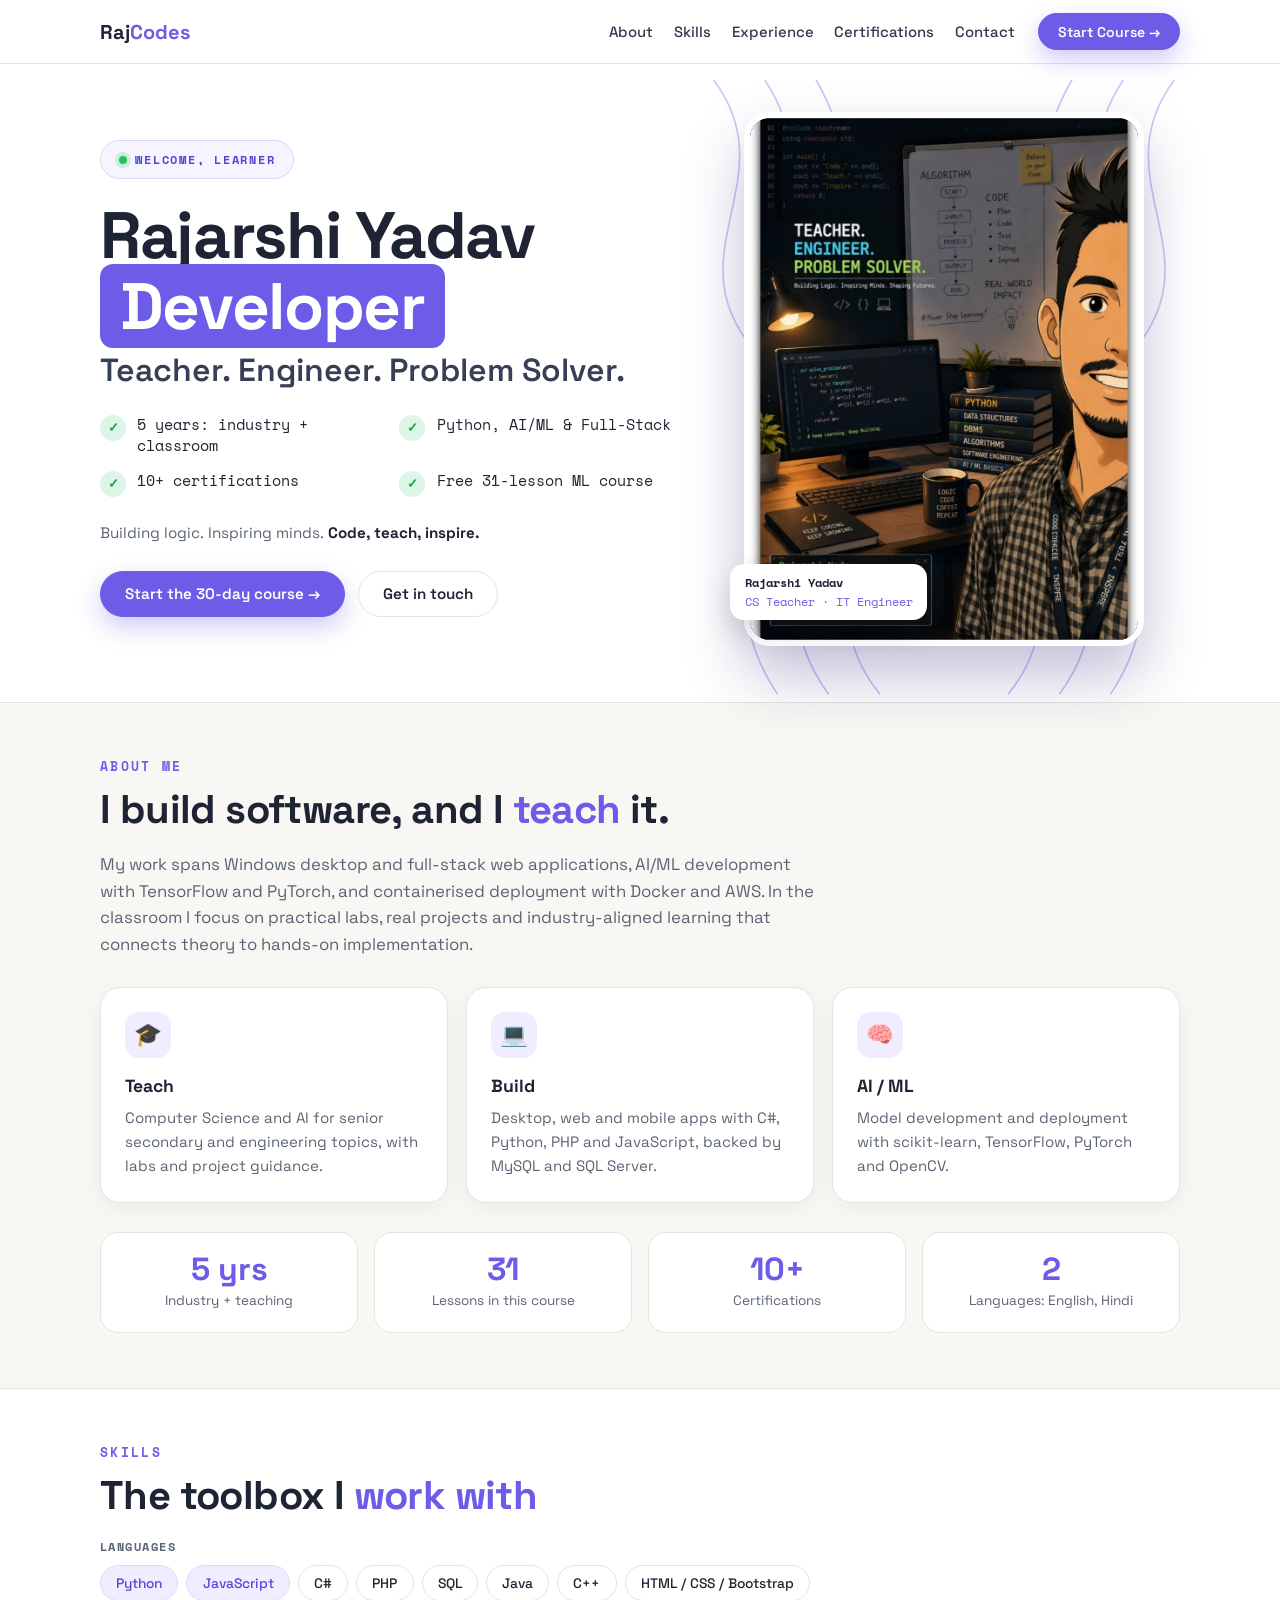
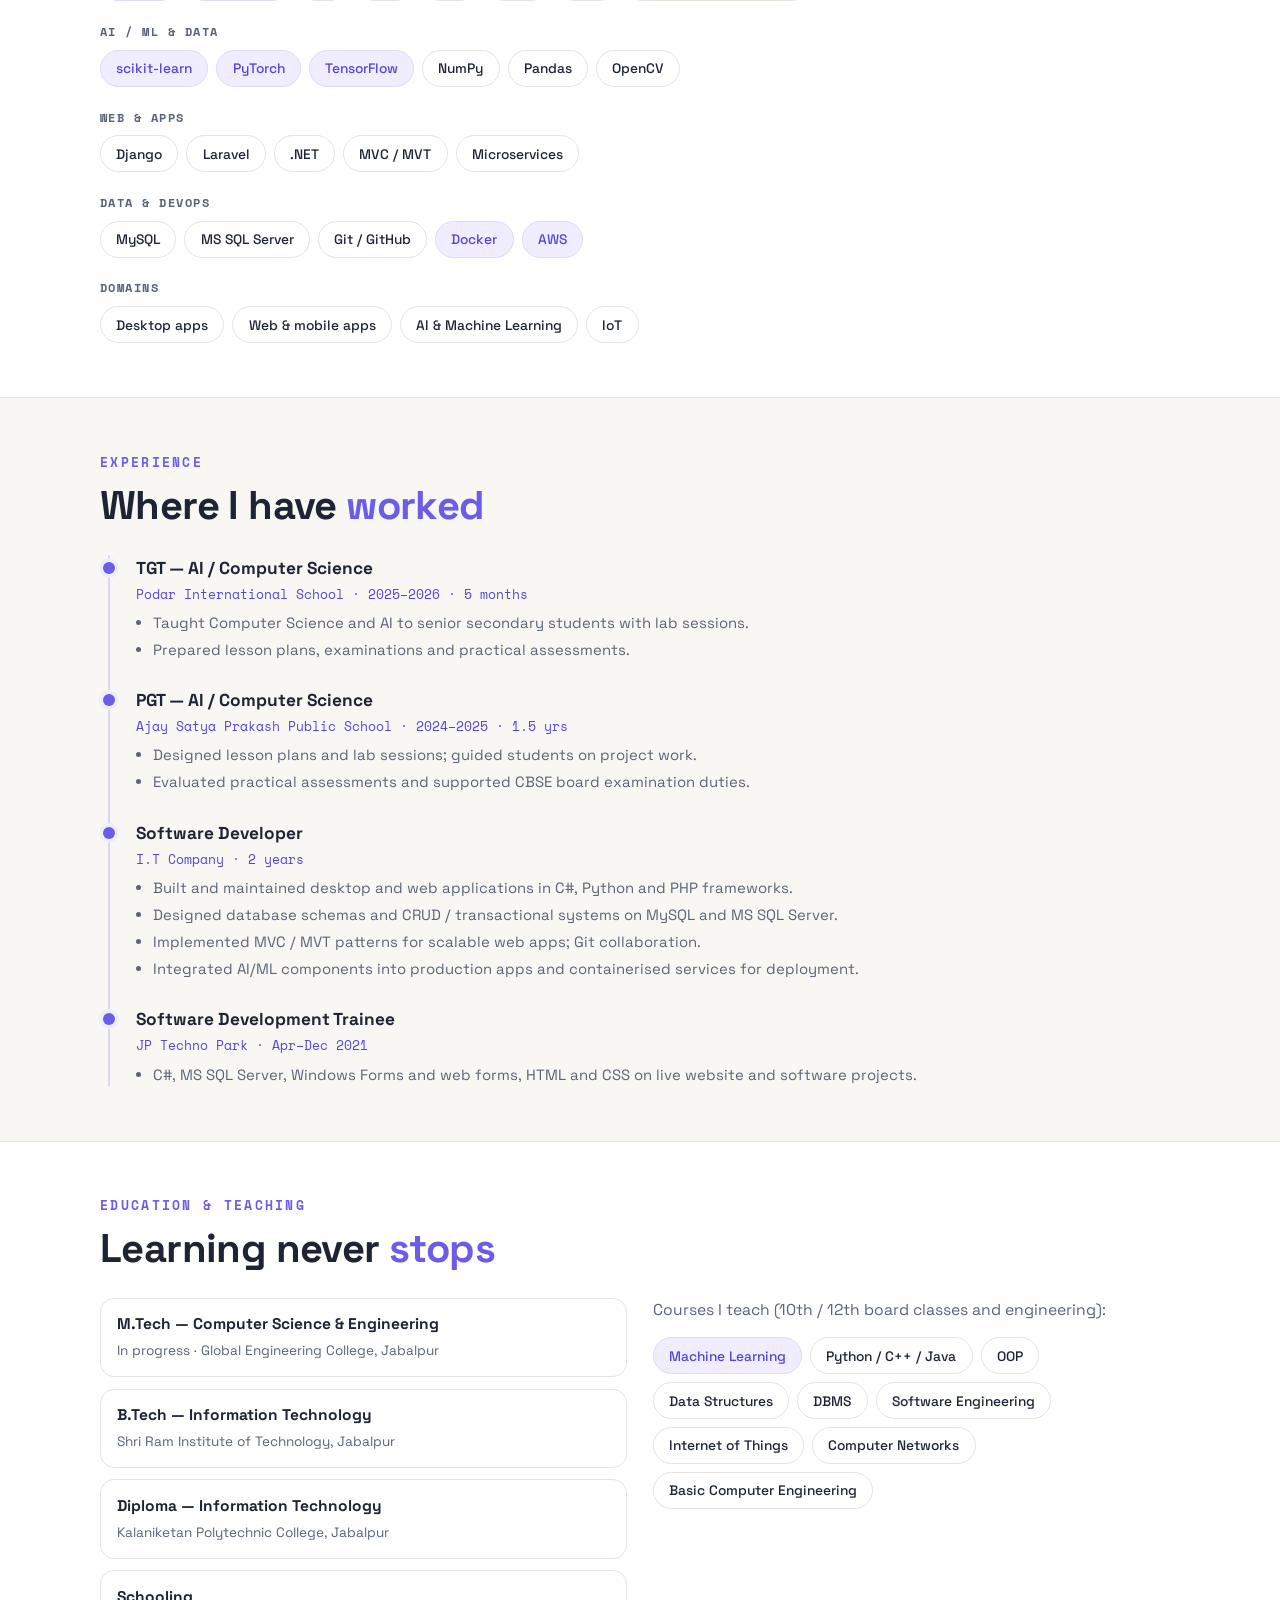
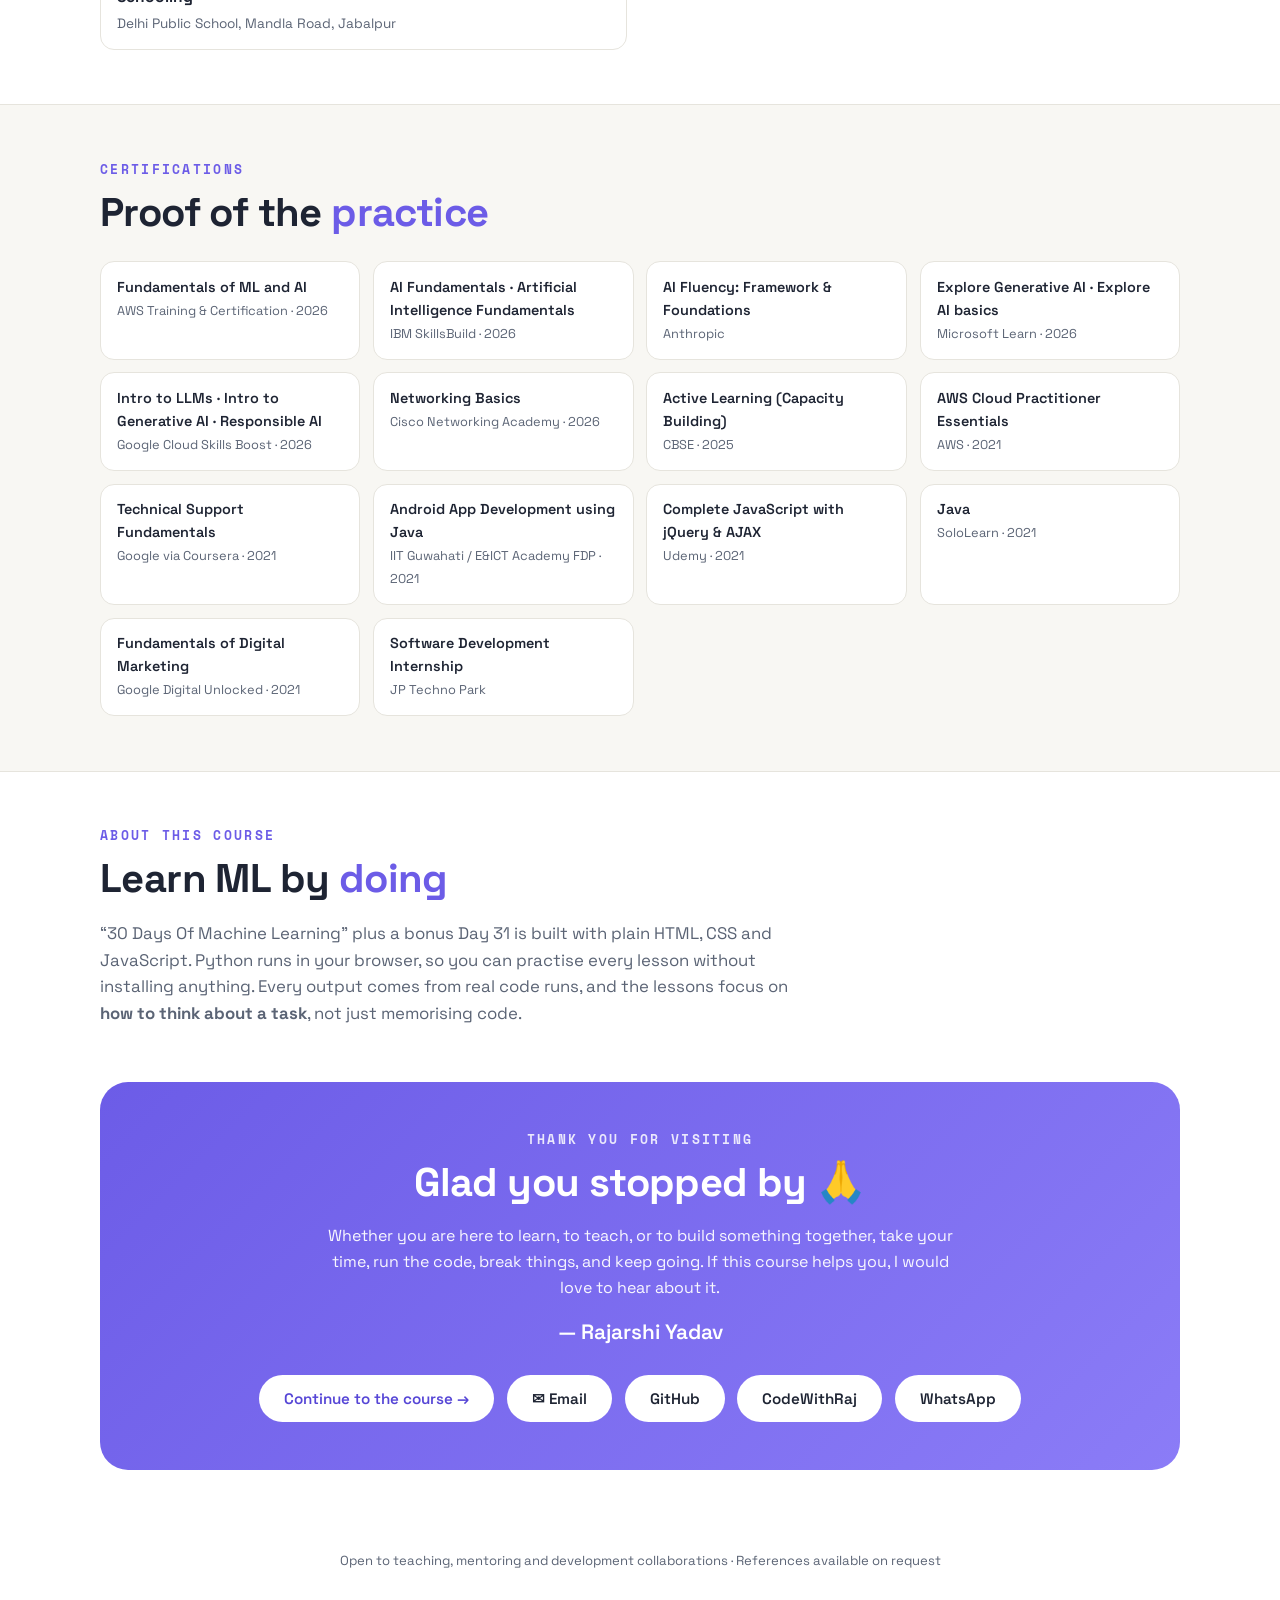
==== profile.html @ cb21d27e "updated" ====
<!DOCTYPE html>
<html lang="en">
<head>
<meta charset="UTF-8" />
<meta name="viewport" content="width=device-width, initial-scale=1.0" />
<base target="_top" />
<title>Rajarshi Yadav — Developer Portfolio</title>
<link rel="preconnect" href="https://fonts.googleapis.com" />
<link rel="preconnect" href="https://fonts.gstatic.com" crossorigin />
<link href="https://fonts.googleapis.com/css2?family=Space+Grotesk:wght@400;500;600;700&family=Space+Mono:wght@400;700&display=swap" rel="stylesheet" />
<style>
:root{--ink:#1e2433;--mut:#5b6475;--pur:#6c5ce7;--pur2:#5646d6;--soft:#efedff;--cream:#f8f7f3;--line:#e6e4dd;--ok:#16a34a;--okbg:#dcf5e6}
*{box-sizing:border-box;margin:0;padding:0}
html{scroll-behavior:smooth}
body{font-family:'Space Grotesk',system-ui,-apple-system,'Segoe UI',sans-serif;color:var(--ink);background:#fff;line-height:1.6;overflow-x:hidden}
.mono{font-family:'Space Mono',ui-monospace,Consolas,monospace}
a{color:inherit}
/* nav */
.nav{position:sticky;top:0;z-index:20;background:rgba(255,255,255,.92);backdrop-filter:blur(10px);-webkit-backdrop-filter:blur(10px);border-bottom:1px solid var(--line)}
.nav-in{max-width:1120px;margin:0 auto;padding:.8rem 1.25rem;display:flex;align-items:center;gap:1.4rem}
.logo{font-weight:700;font-size:1.25rem;text-decoration:none;white-space:nowrap}
.logo b{color:var(--pur)}
.links{display:flex;gap:1.3rem;margin-left:auto;font-size:.93rem;font-weight:500}
.links a{text-decoration:none;color:#323a4d}
.links a:hover{color:var(--pur)}
.embedded .nav-in{padding-right:4.3rem}
.btn{display:inline-flex;align-items:center;justify-content:center;gap:.55rem;padding:.8rem 1.5rem;border-radius:999px;font:600 .95rem 'Space Grotesk',sans-serif;text-decoration:none;cursor:pointer;border:1px solid var(--line);background:#fff;color:var(--ink);transition:transform .2s,box-shadow .2s,border-color .2s}
.btn:hover{transform:translateY(-2px);border-color:var(--pur)}
.btn.pri{background:var(--pur);border-color:var(--pur);color:#fff;box-shadow:0 10px 24px rgba(108,92,231,.32)}
.btn.pri:hover{background:var(--pur2)}
.btn.sm{padding:.55rem 1.2rem;font-size:.88rem}
/* hero */
.hero{max-width:1120px;margin:0 auto;padding:3rem 1.25rem 3.5rem;display:grid;grid-template-columns:1.1fr .9fr;gap:2rem;align-items:center}
.pill{display:inline-flex;align-items:center;gap:.55rem;padding:.55rem 1.1rem;border-radius:999px;border:1px solid #d9d6f7;background:#f6f5ff;font:700 .78rem 'Space Mono',monospace;letter-spacing:.14em;text-transform:uppercase;color:var(--pur2)}
.dot{width:8px;height:8px;border-radius:50%;background:#22c55e;box-shadow:0 0 0 4px rgba(34,197,94,.2)}
h1{font-size:clamp(2.4rem,6vw,4.1rem);line-height:1.08;font-weight:700;margin:1.3rem 0 .5rem;letter-spacing:-.02em}
h1 em{font-style:normal;background:var(--pur);color:#fff;padding:0 .3em;border-radius:.2em;white-space:nowrap}
.sub{font-size:clamp(1.3rem,3vw,2rem);font-weight:600;color:#364055;line-height:1.25;margin-bottom:1.6rem}
.checks{display:grid;grid-template-columns:1fr 1fr;gap:.9rem 1.4rem;margin-bottom:1.5rem}
.checks div{display:flex;gap:.7rem;align-items:flex-start;font:400 .92rem/1.4 'Space Mono',monospace}
.tick{flex:none;width:26px;height:26px;border-radius:50%;background:var(--okbg);color:var(--ok);display:grid;place-items:center;font-size:.8rem;font-weight:700}
.trust{color:var(--mut);font-size:.95rem;margin-bottom:1.6rem}
.trust b{color:var(--ink)}
.cta{display:flex;flex-wrap:wrap;gap:.8rem}
.photo{position:relative;justify-self:center;width:100%;max-width:400px}
.waves{position:absolute;inset:-6% -14% -6% -14%;z-index:0;pointer-events:none}
.frame{position:relative;z-index:1;border-radius:26px;overflow:hidden;box-shadow:0 30px 60px rgba(40,30,110,.28);border:6px solid #fff;background:#0f1520;aspect-ratio:3/4}
.frame img{width:100%;height:100%;object-fit:cover;display:block}
.tag{position:absolute;z-index:2;left:-14px;bottom:26px;background:#fff;border-radius:14px;padding:.55rem .9rem;box-shadow:0 12px 28px rgba(30,36,51,.18);font:700 .78rem 'Space Mono',monospace}
.tag span{display:block;color:var(--pur);font-weight:400}
/* sections */
.band{background:var(--cream);border-top:1px solid var(--line);border-bottom:1px solid var(--line)}
.sec{max-width:1120px;margin:0 auto;padding:3.4rem 1.25rem}
.eyebrow{font:700 .8rem 'Space Mono',monospace;letter-spacing:.18em;text-transform:uppercase;color:var(--pur);margin-bottom:.7rem}
h2{font-size:clamp(1.7rem,4vw,2.5rem);line-height:1.15;letter-spacing:-.015em;margin-bottom:1.1rem}
h2 em{font-style:normal;color:var(--pur)}
.lead{color:var(--mut);max-width:720px;font-size:1.05rem}
.cards{display:grid;grid-template-columns:repeat(auto-fit,minmax(250px,1fr));gap:1.1rem;margin-top:1.8rem}
.card{background:#fff;border:1px solid var(--line);border-radius:20px;padding:1.5rem;box-shadow:0 6px 20px rgba(30,36,51,.05)}
.card .ic{width:46px;height:46px;border-radius:14px;background:var(--soft);display:grid;place-items:center;font-size:1.4rem;margin-bottom:.9rem}
.card h3{font-size:1.1rem;margin-bottom:.35rem}
.card p{color:var(--mut);font-size:.94rem}
.stats{display:grid;grid-template-columns:repeat(auto-fit,minmax(170px,1fr));gap:1rem;margin-top:1.8rem}
.stat{background:#fff;border:1px solid var(--line);border-radius:18px;padding:1.2rem;text-align:center}
.stat b{display:block;font-size:2rem;color:var(--pur);line-height:1.1}
.stat span{color:var(--mut);font-size:.85rem}
.sg+.sg{margin-top:1.3rem}
.sg h3{font:700 .78rem 'Space Mono',monospace;letter-spacing:.12em;text-transform:uppercase;color:var(--mut);margin-bottom:.55rem}
.chips{display:flex;flex-wrap:wrap;gap:.5rem}
.chip{padding:.4rem .95rem;border-radius:999px;font-size:.86rem;font-weight:500;background:#fff;border:1px solid var(--line)}
.chip.p{background:var(--soft);border-color:#dedaff;color:var(--pur2)}
.tl{border-left:2px solid #d9d6f7;margin-left:.5rem;padding-left:1.6rem;margin-top:1.6rem}
.it{position:relative;padding-bottom:1.6rem}
.it:last-child{padding-bottom:0}
.it::before{content:"";position:absolute;left:calc(-1.6rem - 7px);top:.45rem;width:12px;height:12px;border-radius:50%;background:var(--pur);box-shadow:0 0 0 4px var(--soft)}
.it h3{font-size:1.08rem}
.it .m{font:400 .8rem 'Space Mono',monospace;color:var(--pur2);margin:.15rem 0 .45rem}
.it ul{padding-left:1.1rem;color:var(--mut);font-size:.93rem}
.it li+li{margin-top:.2rem}
.two{display:grid;grid-template-columns:repeat(auto-fit,minmax(300px,1fr));gap:1.6rem;margin-top:1.6rem}
.edu div{background:#fff;border:1px solid var(--line);border-radius:14px;padding:.85rem 1rem}
.edu div+div{margin-top:.7rem}
.edu b{display:block;font-size:.97rem}.edu span{color:var(--mut);font-size:.85rem}
.certs{display:grid;grid-template-columns:repeat(auto-fit,minmax(240px,1fr));gap:.8rem;margin-top:1.6rem}
.cert{background:#fff;border:1px solid var(--line);border-radius:14px;padding:.85rem 1rem;font-size:.9rem}
.cert b{display:block;font-weight:600}.cert span{color:var(--mut);font-size:.8rem}
.thx{text-align:center;background:linear-gradient(135deg,#6c5ce7,#8b7cf7);color:#fff;border-radius:28px;padding:3rem 1.5rem;margin:0 auto;max-width:1120px}
.thx h2{color:#fff}.thx p{max-width:640px;margin:0 auto;opacity:.95}
.thx .sg2{font-size:1.3rem;margin-top:1rem;font-weight:600}
.thx .cta{justify-content:center;margin-top:1.6rem}
.thx .btn{border-color:transparent}
.thx .btn.pri{background:#fff;color:var(--pur2);box-shadow:none}
.foot{text-align:center;color:var(--mut);font-size:.82rem;padding:1.6rem 1rem 2.2rem}
@media(max-width:820px){.hero{grid-template-columns:1fr}.photo{order:-1;max-width:320px}.links{display:none}.nav-in{justify-content:space-between}.checks{grid-template-columns:1fr}.tag{left:8px}}
@media(prefers-reduced-motion:reduce){html{scroll-behavior:auto}.btn{transition:none}}
</style>
</head>
<body>
<nav class="nav"><div class="nav-in">
  <a class="logo" href="#top" target="_self">Raj<b>Codes</b></a>
  <div class="links">
    <a href="#about" target="_self">About</a><a href="#skills" target="_self">Skills</a><a href="#experience" target="_self">Experience</a><a href="#certs" target="_self">Certifications</a><a href="#contact" target="_self">Contact</a>
  </div>
  <a class="btn pri sm enter" href="index.html">Start Course →</a>
</div></nav>

<header class="hero" id="top">
  <div>
    <span class="pill"><i class="dot"></i>Welcome, learner</span>
    <h1>Rajarshi Yadav <em>Developer</em></h1>
    <div class="sub">Teacher. Engineer. Problem Solver.</div>
    <div class="checks">
      <div><span class="tick">✓</span>5 years: industry + classroom</div>
      <div><span class="tick">✓</span>Python, AI/ML &amp; Full-Stack</div>
      <div><span class="tick">✓</span>10+ certifications</div>
      <div><span class="tick">✓</span>Free 31-lesson ML course</div>
    </div>
    <p class="trust">Building logic. Inspiring minds. <b>Code, teach, inspire.</b></p>
    <div class="cta">
      <a class="btn pri enter" href="index.html">Start the 30-day course →</a>
      <a class="btn" href="#contact" target="_self">Get in touch</a>
    </div>
  </div>
  <div class="photo">
    <svg class="waves" viewBox="0 0 400 480" fill="none" stroke="#6c5ce7" stroke-opacity=".35" stroke-width="1.3" aria-hidden="true">
      <path d="M20 0C80 80-20 140 60 220S-10 360 70 480"/><path d="M60 0C120 90 20 150 100 230S30 370 110 480"/><path d="M100 0C160 100 60 160 140 240S70 380 150 480"/>
      <path d="M380 0C320 80 420 140 340 220S410 360 330 480"/><path d="M340 0C280 90 380 150 300 230S370 370 290 480"/><path d="M300 0C240 100 340 160 260 240S330 380 250 480"/>
    </svg>
    <div class="frame"><img src="images/raj-profile.jpg" alt="Rajarshi Yadav, Computer Science teacher and IT engineer" /></div>
    <div class="tag">Rajarshi Yadav<span>CS Teacher · IT Engineer</span></div>
  </div>
</header>

<div class="band" id="about"><div class="sec">
  <div class="eyebrow">About me</div>
  <h2>I build software, and I <em>teach</em> it.</h2>
  <p class="lead">My work spans Windows desktop and full-stack web applications, AI/ML development with TensorFlow and PyTorch, and containerised deployment with Docker and AWS. In the classroom I focus on practical labs, real projects and industry-aligned learning that connects theory to hands-on implementation.</p>
  <div class="cards">
    <div class="card"><div class="ic">🎓</div><h3>Teach</h3><p>Computer Science and AI for senior secondary and engineering topics, with labs and project guidance.</p></div>
    <div class="card"><div class="ic">💻</div><h3>Build</h3><p>Desktop, web and mobile apps with C#, Python, PHP and JavaScript, backed by MySQL and SQL Server.</p></div>
    <div class="card"><div class="ic">🧠</div><h3>AI / ML</h3><p>Model development and deployment with scikit-learn, TensorFlow, PyTorch and OpenCV.</p></div>
  </div>
  <div class="stats">
    <div class="stat"><b>5 yrs</b><span>Industry + teaching</span></div>
    <div class="stat"><b>31</b><span>Lessons in this course</span></div>
    <div class="stat"><b>10+</b><span>Certifications</span></div>
    <div class="stat"><b>2</b><span>Languages: English, Hindi</span></div>
  </div>
</div></div>

<div class="sec" id="skills">
  <div class="eyebrow">Skills</div>
  <h2>The toolbox I <em>work with</em></h2>
  <div class="sg"><h3>Languages</h3><div class="chips"><span class="chip p">Python</span><span class="chip p">JavaScript</span><span class="chip">C#</span><span class="chip">PHP</span><span class="chip">SQL</span><span class="chip">Java</span><span class="chip">C++</span><span class="chip">HTML / CSS / Bootstrap</span></div></div>
  <div class="sg"><h3>AI / ML &amp; data</h3><div class="chips"><span class="chip p">scikit-learn</span><span class="chip p">PyTorch</span><span class="chip p">TensorFlow</span><span class="chip">NumPy</span><span class="chip">Pandas</span><span class="chip">OpenCV</span></div></div>
  <div class="sg"><h3>Web &amp; apps</h3><div class="chips"><span class="chip">Django</span><span class="chip">Laravel</span><span class="chip">.NET</span><span class="chip">MVC / MVT</span><span class="chip">Microservices</span></div></div>
  <div class="sg"><h3>Data &amp; DevOps</h3><div class="chips"><span class="chip">MySQL</span><span class="chip">MS SQL Server</span><span class="chip">Git / GitHub</span><span class="chip p">Docker</span><span class="chip p">AWS</span></div></div>
  <div class="sg"><h3>Domains</h3><div class="chips"><span class="chip">Desktop apps</span><span class="chip">Web &amp; mobile apps</span><span class="chip">AI &amp; Machine Learning</span><span class="chip">IoT</span></div></div>
</div>

<div class="band" id="experience"><div class="sec">
  <div class="eyebrow">Experience</div>
  <h2>Where I have <em>worked</em></h2>
  <div class="tl">
    <div class="it"><h3>TGT — AI / Computer Science</h3><div class="m">Podar International School · 2025–2026 · 5 months</div><ul><li>Taught Computer Science and AI to senior secondary students with lab sessions.</li><li>Prepared lesson plans, examinations and practical assessments.</li></ul></div>
    <div class="it"><h3>PGT — AI / Computer Science</h3><div class="m">Ajay Satya Prakash Public School · 2024–2025 · 1.5 yrs</div><ul><li>Designed lesson plans and lab sessions; guided students on project work.</li><li>Evaluated practical assessments and supported CBSE board examination duties.</li></ul></div>
    <div class="it"><h3>Software Developer</h3><div class="m">I.T Company · 2 years</div><ul><li>Built and maintained desktop and web applications in C#, Python and PHP frameworks.</li><li>Designed database schemas and CRUD / transactional systems on MySQL and MS SQL Server.</li><li>Implemented MVC / MVT patterns for scalable web apps; Git collaboration.</li><li>Integrated AI/ML components into production apps and containerised services for deployment.</li></ul></div>
    <div class="it"><h3>Software Development Trainee</h3><div class="m">JP Techno Park · Apr–Dec 2021</div><ul><li>C#, MS SQL Server, Windows Forms and web forms, HTML and CSS on live website and software projects.</li></ul></div>
  </div>
</div></div>

<div class="sec">
  <div class="eyebrow">Education &amp; teaching</div>
  <h2>Learning never <em>stops</em></h2>
  <div class="two">
    <div class="edu">
      <div><b>M.Tech — Computer Science &amp; Engineering</b><span>In progress · Global Engineering College, Jabalpur</span></div>
      <div><b>B.Tech — Information Technology</b><span>Shri Ram Institute of Technology, Jabalpur</span></div>
      <div><b>Diploma — Information Technology</b><span>Kalaniketan Polytechnic College, Jabalpur</span></div>
      <div><b>Schooling</b><span>Delhi Public School, Mandla Road, Jabalpur</span></div>
    </div>
    <div>
      <p class="lead" style="margin-bottom:.9rem;font-size:.98rem">Courses I teach (10th / 12th board classes and engineering):</p>
      <div class="chips"><span class="chip p">Machine Learning</span><span class="chip">Python / C++ / Java</span><span class="chip">OOP</span><span class="chip">Data Structures</span><span class="chip">DBMS</span><span class="chip">Software Engineering</span><span class="chip">Internet of Things</span><span class="chip">Computer Networks</span><span class="chip">Basic Computer Engineering</span></div>
    </div>
  </div>
</div>

<div class="band" id="certs"><div class="sec">
  <div class="eyebrow">Certifications</div>
  <h2>Proof of the <em>practice</em></h2>
  <div class="certs">
    <div class="cert"><b>Fundamentals of ML and AI</b><span>AWS Training &amp; Certification · 2026</span></div>
    <div class="cert"><b>AI Fundamentals · Artificial Intelligence Fundamentals</b><span>IBM SkillsBuild · 2026</span></div>
    <div class="cert"><b>AI Fluency: Framework &amp; Foundations</b><span>Anthropic</span></div>
    <div class="cert"><b>Explore Generative AI · Explore AI basics</b><span>Microsoft Learn · 2026</span></div>
    <div class="cert"><b>Intro to LLMs · Intro to Generative AI · Responsible AI</b><span>Google Cloud Skills Boost · 2026</span></div>
    <div class="cert"><b>Networking Basics</b><span>Cisco Networking Academy · 2026</span></div>
    <div class="cert"><b>Active Learning (Capacity Building)</b><span>CBSE · 2025</span></div>
    <div class="cert"><b>AWS Cloud Practitioner Essentials</b><span>AWS · 2021</span></div>
    <div class="cert"><b>Technical Support Fundamentals</b><span>Google via Coursera · 2021</span></div>
    <div class="cert"><b>Android App Development using Java</b><span>IIT Guwahati / E&amp;ICT Academy FDP · 2021</span></div>
    <div class="cert"><b>Complete JavaScript with jQuery &amp; AJAX</b><span>Udemy · 2021</span></div>
    <div class="cert"><b>Java</b><span>SoloLearn · 2021</span></div>
    <div class="cert"><b>Fundamentals of Digital Marketing</b><span>Google Digital Unlocked · 2021</span></div>
    <div class="cert"><b>Software Development Internship</b><span>JP Techno Park</span></div>
  </div>
</div></div>

<div class="sec">
  <div class="eyebrow">About this course</div>
  <h2>Learn ML by <em>doing</em></h2>
  <p class="lead">“30 Days Of Machine Learning” plus a bonus Day 31 is built with plain HTML, CSS and JavaScript. Python runs in your browser, so you can practise every lesson without installing anything. Every output comes from real code runs, and the lessons focus on <b>how to think about a task</b>, not just memorising code.</p>
</div>

<section class="sec" id="contact" style="padding-top:0">
  <div class="thx">
    <div class="eyebrow" style="color:#fff;opacity:.85">Thank you for visiting</div>
    <h2>Glad you stopped by 🙏</h2>
    <p>Whether you are here to learn, to teach, or to build something together, take your time, run the code, break things, and keep going. If this course helps you, I would love to hear about it.</p>
    <div class="sg2">— Rajarshi Yadav</div>
    <div class="cta">
      <a class="btn pri enter" href="index.html">Continue to the course →</a>
      <a class="btn" href="mailto:rajarshiyadav1@gmail.com">✉ Email</a>
      <a class="btn" href="https://github.com/RajCodes1996" target="_blank" rel="noopener">GitHub</a>
      <a class="btn" href="https://rajcodes1996.github.io/CodeWithRaj" target="_blank" rel="noopener">CodeWithRaj</a>
      <a class="btn" href="https://wa.me/917067474299" target="_blank" rel="noopener">WhatsApp</a>
    </div>
  </div>
</section>
<p class="foot">Open to teaching, mentoring and development collaborations · References available on request</p>

<script>
(function () {
  var embedded = window.parent !== window;
  if (embedded) document.documentElement.classList.add("embedded");
  document.querySelectorAll(".enter").forEach(function (a) {
    a.addEventListener("click", function (e) {
      if (!embedded) return;               // standalone: the link goes to index.html
      e.preventDefault();
      window.parent.postMessage({ type: "enter-course" }, "*");
    });
  });
})();
</script>
</body>
</html>
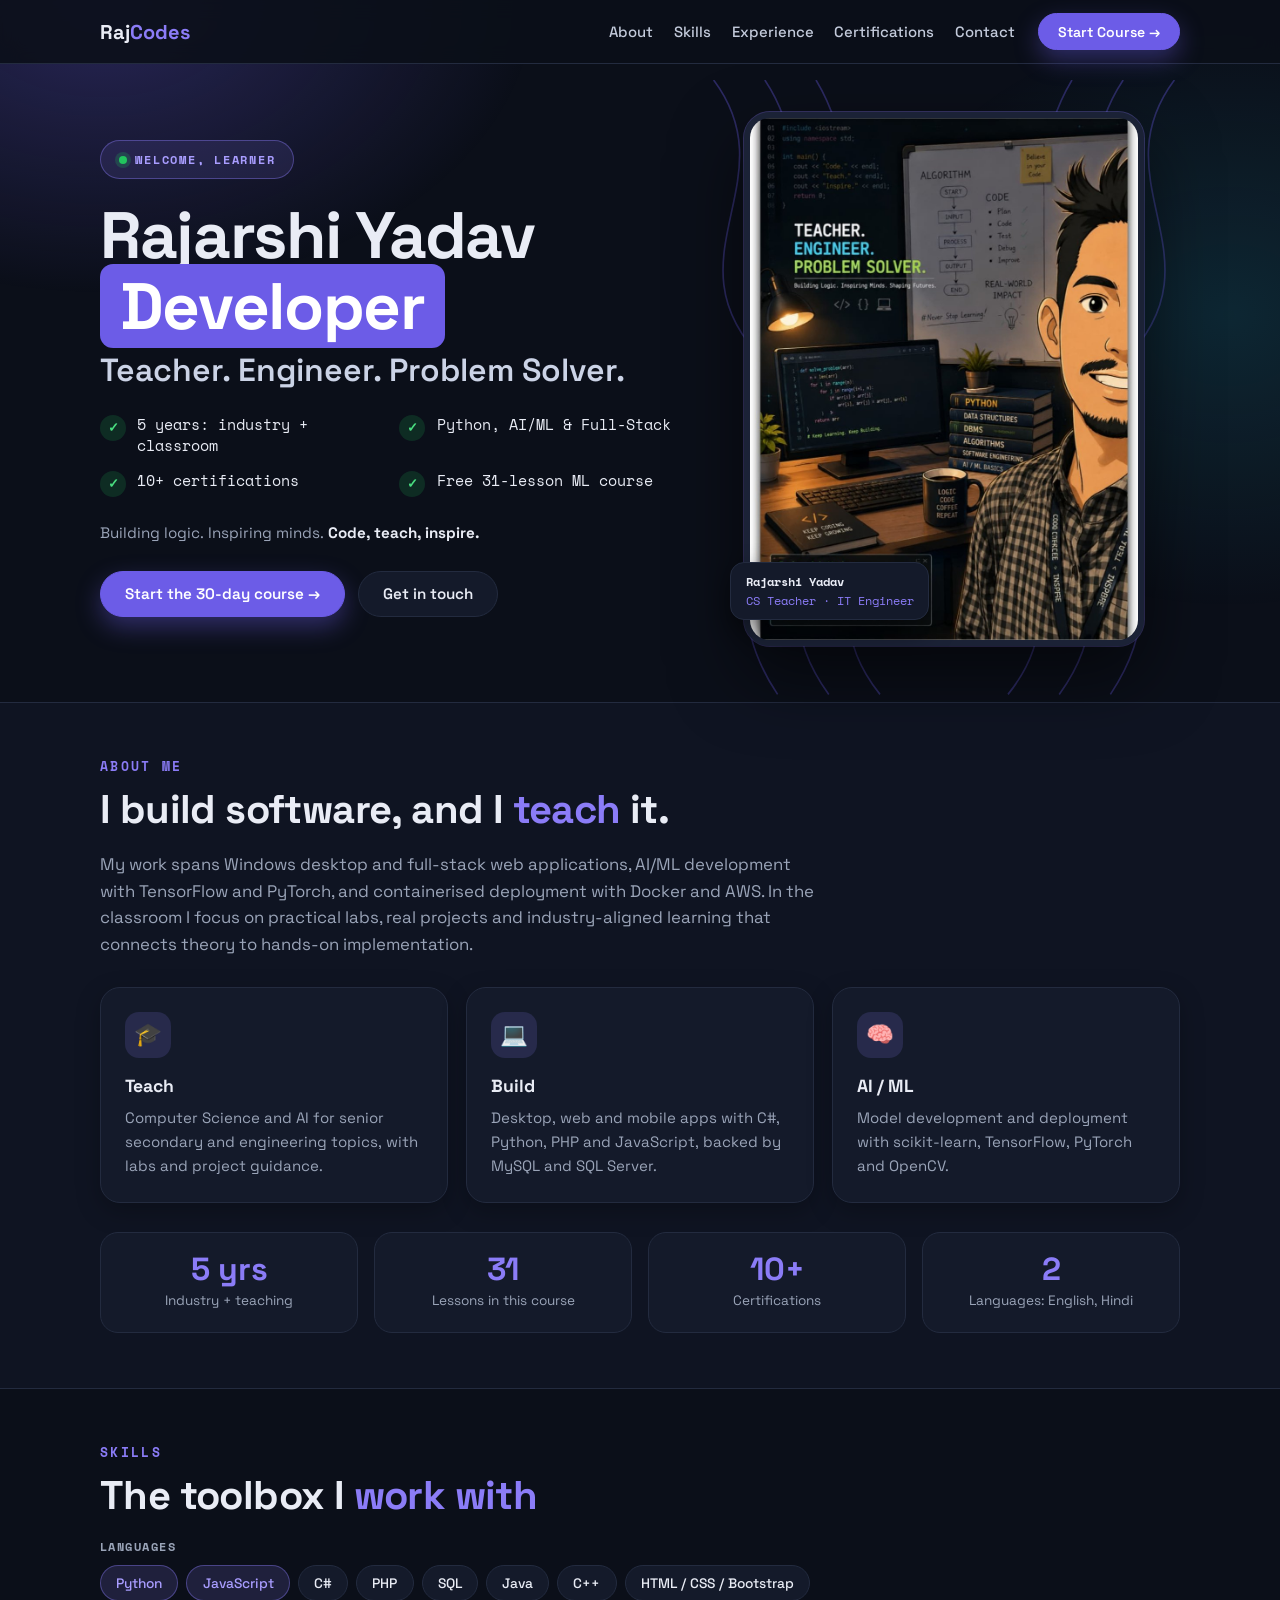
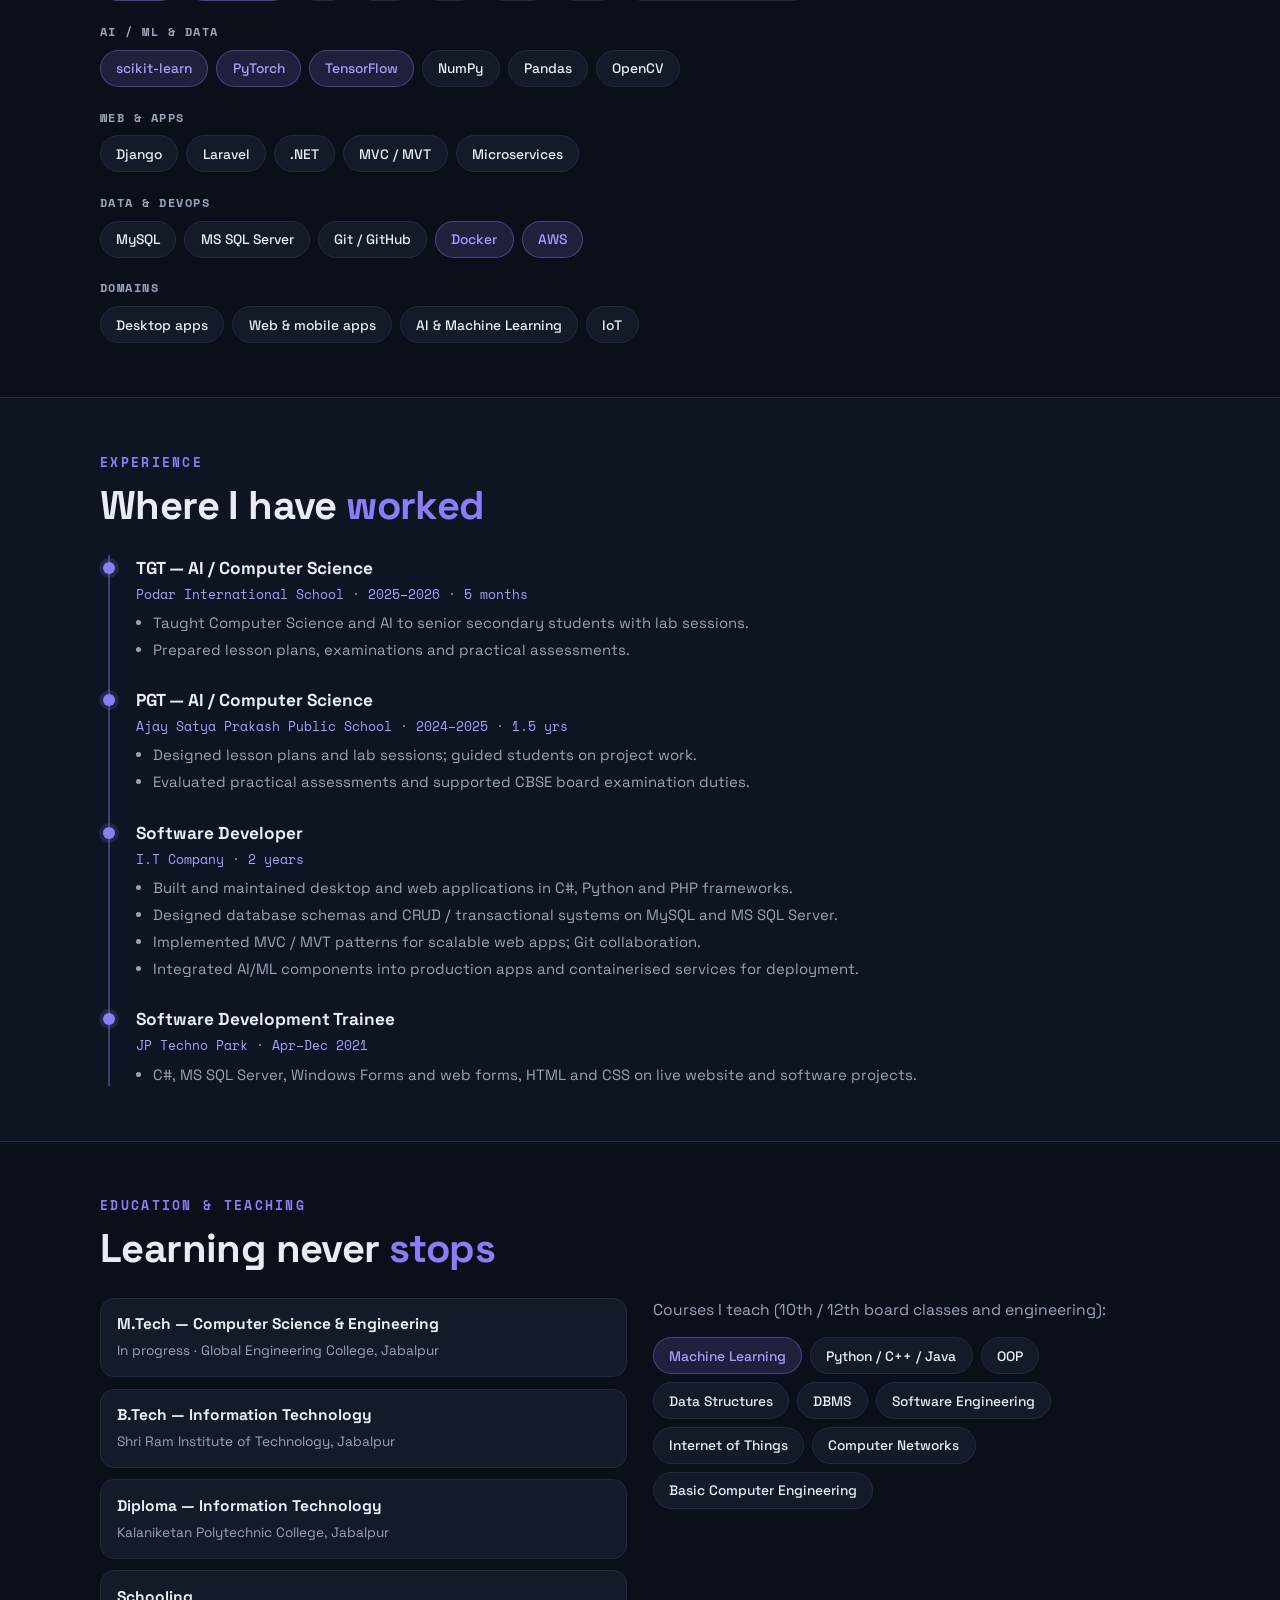
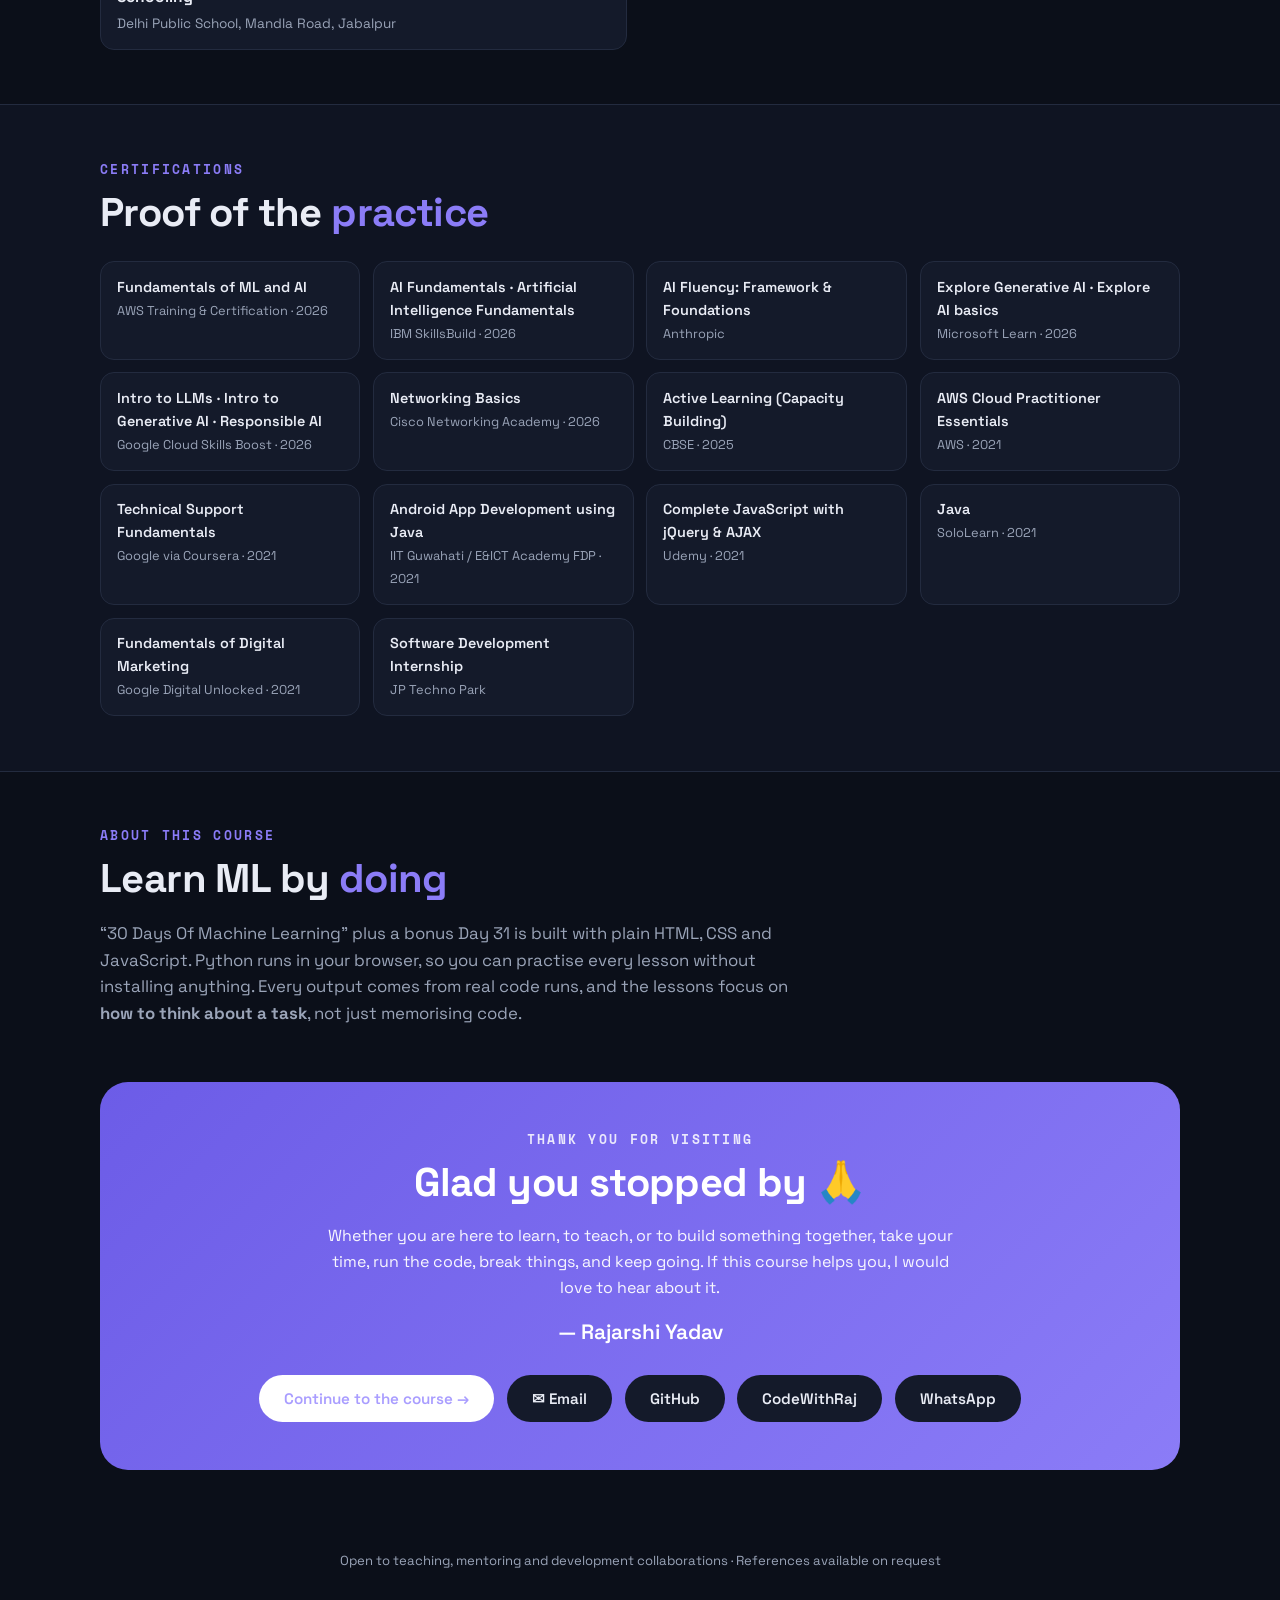
==== commit 375653fa: "completed profile!" ====
--- a/profile.html
+++ b/profile.html
@@ -3,39 +3,41 @@
 <head>
 <meta charset="UTF-8" />
 <meta name="viewport" content="width=device-width, initial-scale=1.0" />
+<meta name="color-scheme" content="dark" />
 <base target="_top" />
 <title>Rajarshi Yadav — Developer Portfolio</title>
 <link rel="preconnect" href="https://fonts.googleapis.com" />
 <link rel="preconnect" href="https://fonts.gstatic.com" crossorigin />
 <link href="https://fonts.googleapis.com/css2?family=Space+Grotesk:wght@400;500;600;700&family=Space+Mono:wght@400;700&display=swap" rel="stylesheet" />
 <style>
-:root{--ink:#1e2433;--mut:#5b6475;--pur:#6c5ce7;--pur2:#5646d6;--soft:#efedff;--cream:#f8f7f3;--line:#e6e4dd;--ok:#16a34a;--okbg:#dcf5e6}
+:root{color-scheme:dark;--bg:#0b0f19;--card:#141a2a;--ink:#e9ecf5;--mut:#9aa4b8;--pur:#8b7cf7;--pur2:#a99dff;--btn:#6c5ce7;--soft:rgba(139,124,247,.16);--cream:#0f1422;--line:#232b3f;--ok:#4ade80;--okbg:rgba(34,197,94,.16)}
 *{box-sizing:border-box;margin:0;padding:0}
 html{scroll-behavior:smooth}
-body{font-family:'Space Grotesk',system-ui,-apple-system,'Segoe UI',sans-serif;color:var(--ink);background:#fff;line-height:1.6;overflow-x:hidden}
+body{font-family:'Space Grotesk',system-ui,-apple-system,'Segoe UI',sans-serif;color:var(--ink);background:var(--bg);line-height:1.6;overflow-x:hidden}
+body::before{content:"";position:fixed;inset:0;z-index:-1;pointer-events:none;background:radial-gradient(620px 420px at 8% 0%,rgba(108,92,231,.30),transparent 70%),radial-gradient(520px 420px at 96% 35%,rgba(34,211,238,.12),transparent 70%)}
 .mono{font-family:'Space Mono',ui-monospace,Consolas,monospace}
 a{color:inherit}
 /* nav */
-.nav{position:sticky;top:0;z-index:20;background:rgba(255,255,255,.92);backdrop-filter:blur(10px);-webkit-backdrop-filter:blur(10px);border-bottom:1px solid var(--line)}
+.nav{position:sticky;top:0;z-index:20;background:rgba(11,15,25,.88);backdrop-filter:blur(10px);-webkit-backdrop-filter:blur(10px);border-bottom:1px solid var(--line)}
 .nav-in{max-width:1120px;margin:0 auto;padding:.8rem 1.25rem;display:flex;align-items:center;gap:1.4rem}
 .logo{font-weight:700;font-size:1.25rem;text-decoration:none;white-space:nowrap}
 .logo b{color:var(--pur)}
 .links{display:flex;gap:1.3rem;margin-left:auto;font-size:.93rem;font-weight:500}
-.links a{text-decoration:none;color:#323a4d}
+.links a{text-decoration:none;color:#c3cadb}
 .links a:hover{color:var(--pur)}
 .embedded .nav-in{padding-right:4.3rem}
-.btn{display:inline-flex;align-items:center;justify-content:center;gap:.55rem;padding:.8rem 1.5rem;border-radius:999px;font:600 .95rem 'Space Grotesk',sans-serif;text-decoration:none;cursor:pointer;border:1px solid var(--line);background:#fff;color:var(--ink);transition:transform .2s,box-shadow .2s,border-color .2s}
+.btn{display:inline-flex;align-items:center;justify-content:center;gap:.55rem;padding:.8rem 1.5rem;border-radius:999px;font:600 .95rem 'Space Grotesk',sans-serif;text-decoration:none;cursor:pointer;border:1px solid var(--line);background:var(--card);color:var(--ink);transition:transform .2s,box-shadow .2s,border-color .2s}
 .btn:hover{transform:translateY(-2px);border-color:var(--pur)}
-.btn.pri{background:var(--pur);border-color:var(--pur);color:#fff;box-shadow:0 10px 24px rgba(108,92,231,.32)}
-.btn.pri:hover{background:var(--pur2)}
+.btn.pri{background:var(--btn);border-color:var(--btn);color:#fff;box-shadow:0 10px 24px rgba(108,92,231,.38)}
+.btn.pri:hover{background:#7d6df0}
 .btn.sm{padding:.55rem 1.2rem;font-size:.88rem}
 /* hero */
 .hero{max-width:1120px;margin:0 auto;padding:3rem 1.25rem 3.5rem;display:grid;grid-template-columns:1.1fr .9fr;gap:2rem;align-items:center}
-.pill{display:inline-flex;align-items:center;gap:.55rem;padding:.55rem 1.1rem;border-radius:999px;border:1px solid #d9d6f7;background:#f6f5ff;font:700 .78rem 'Space Mono',monospace;letter-spacing:.14em;text-transform:uppercase;color:var(--pur2)}
+.pill{display:inline-flex;align-items:center;gap:.55rem;padding:.55rem 1.1rem;border-radius:999px;border:1px solid rgba(139,124,247,.4);background:rgba(139,124,247,.12);font:700 .78rem 'Space Mono',monospace;letter-spacing:.14em;text-transform:uppercase;color:var(--pur2)}
 .dot{width:8px;height:8px;border-radius:50%;background:#22c55e;box-shadow:0 0 0 4px rgba(34,197,94,.2)}
 h1{font-size:clamp(2.4rem,6vw,4.1rem);line-height:1.08;font-weight:700;margin:1.3rem 0 .5rem;letter-spacing:-.02em}
-h1 em{font-style:normal;background:var(--pur);color:#fff;padding:0 .3em;border-radius:.2em;white-space:nowrap}
-.sub{font-size:clamp(1.3rem,3vw,2rem);font-weight:600;color:#364055;line-height:1.25;margin-bottom:1.6rem}
+h1 em{font-style:normal;background:var(--btn);color:#fff;padding:0 .3em;border-radius:.2em;white-space:nowrap}
+.sub{font-size:clamp(1.3rem,3vw,2rem);font-weight:600;color:#cbd3e6;line-height:1.25;margin-bottom:1.6rem}
 .checks{display:grid;grid-template-columns:1fr 1fr;gap:.9rem 1.4rem;margin-bottom:1.5rem}
 .checks div{display:flex;gap:.7rem;align-items:flex-start;font:400 .92rem/1.4 'Space Mono',monospace}
 .tick{flex:none;width:26px;height:26px;border-radius:50%;background:var(--okbg);color:var(--ok);display:grid;place-items:center;font-size:.8rem;font-weight:700}
@@ -44,9 +46,9 @@
 .cta{display:flex;flex-wrap:wrap;gap:.8rem}
 .photo{position:relative;justify-self:center;width:100%;max-width:400px}
 .waves{position:absolute;inset:-6% -14% -6% -14%;z-index:0;pointer-events:none}
-.frame{position:relative;z-index:1;border-radius:26px;overflow:hidden;box-shadow:0 30px 60px rgba(40,30,110,.28);border:6px solid #fff;background:#0f1520;aspect-ratio:3/4}
+.frame{position:relative;z-index:1;border-radius:26px;overflow:hidden;box-shadow:0 30px 70px rgba(0,0,0,.55),0 0 0 1px rgba(139,124,247,.35);border:6px solid #1b2236;background:#0f1520;aspect-ratio:3/4}
 .frame img{width:100%;height:100%;object-fit:cover;display:block}
-.tag{position:absolute;z-index:2;left:-14px;bottom:26px;background:#fff;border-radius:14px;padding:.55rem .9rem;box-shadow:0 12px 28px rgba(30,36,51,.18);font:700 .78rem 'Space Mono',monospace}
+.tag{position:absolute;z-index:2;left:-14px;bottom:26px;background:var(--card);border:1px solid var(--line);border-radius:14px;padding:.55rem .9rem;box-shadow:0 12px 28px rgba(0,0,0,.45);font:700 .78rem 'Space Mono',monospace}
 .tag span{display:block;color:var(--pur);font-weight:400}
 /* sections */
 .band{background:var(--cream);border-top:1px solid var(--line);border-bottom:1px solid var(--line)}
@@ -56,20 +58,20 @@
 h2 em{font-style:normal;color:var(--pur)}
 .lead{color:var(--mut);max-width:720px;font-size:1.05rem}
 .cards{display:grid;grid-template-columns:repeat(auto-fit,minmax(250px,1fr));gap:1.1rem;margin-top:1.8rem}
-.card{background:#fff;border:1px solid var(--line);border-radius:20px;padding:1.5rem;box-shadow:0 6px 20px rgba(30,36,51,.05)}
+.card{background:var(--card);border:1px solid var(--line);border-radius:20px;padding:1.5rem;box-shadow:0 8px 24px rgba(0,0,0,.25)}
 .card .ic{width:46px;height:46px;border-radius:14px;background:var(--soft);display:grid;place-items:center;font-size:1.4rem;margin-bottom:.9rem}
 .card h3{font-size:1.1rem;margin-bottom:.35rem}
 .card p{color:var(--mut);font-size:.94rem}
 .stats{display:grid;grid-template-columns:repeat(auto-fit,minmax(170px,1fr));gap:1rem;margin-top:1.8rem}
-.stat{background:#fff;border:1px solid var(--line);border-radius:18px;padding:1.2rem;text-align:center}
+.stat{background:var(--card);border:1px solid var(--line);border-radius:18px;padding:1.2rem;text-align:center}
 .stat b{display:block;font-size:2rem;color:var(--pur);line-height:1.1}
 .stat span{color:var(--mut);font-size:.85rem}
 .sg+.sg{margin-top:1.3rem}
 .sg h3{font:700 .78rem 'Space Mono',monospace;letter-spacing:.12em;text-transform:uppercase;color:var(--mut);margin-bottom:.55rem}
 .chips{display:flex;flex-wrap:wrap;gap:.5rem}
-.chip{padding:.4rem .95rem;border-radius:999px;font-size:.86rem;font-weight:500;background:#fff;border:1px solid var(--line)}
-.chip.p{background:var(--soft);border-color:#dedaff;color:var(--pur2)}
-.tl{border-left:2px solid #d9d6f7;margin-left:.5rem;padding-left:1.6rem;margin-top:1.6rem}
+.chip{padding:.4rem .95rem;border-radius:999px;font-size:.86rem;font-weight:500;background:var(--card);border:1px solid var(--line)}
+.chip.p{background:var(--soft);border-color:rgba(139,124,247,.4);color:var(--pur2)}
+.tl{border-left:2px solid rgba(139,124,247,.4);margin-left:.5rem;padding-left:1.6rem;margin-top:1.6rem}
 .it{position:relative;padding-bottom:1.6rem}
 .it:last-child{padding-bottom:0}
 .it::before{content:"";position:absolute;left:calc(-1.6rem - 7px);top:.45rem;width:12px;height:12px;border-radius:50%;background:var(--pur);box-shadow:0 0 0 4px var(--soft)}
@@ -78,11 +80,11 @@
 .it ul{padding-left:1.1rem;color:var(--mut);font-size:.93rem}
 .it li+li{margin-top:.2rem}
 .two{display:grid;grid-template-columns:repeat(auto-fit,minmax(300px,1fr));gap:1.6rem;margin-top:1.6rem}
-.edu div{background:#fff;border:1px solid var(--line);border-radius:14px;padding:.85rem 1rem}
+.edu div{background:var(--card);border:1px solid var(--line);border-radius:14px;padding:.85rem 1rem}
 .edu div+div{margin-top:.7rem}
 .edu b{display:block;font-size:.97rem}.edu span{color:var(--mut);font-size:.85rem}
 .certs{display:grid;grid-template-columns:repeat(auto-fit,minmax(240px,1fr));gap:.8rem;margin-top:1.6rem}
-.cert{background:#fff;border:1px solid var(--line);border-radius:14px;padding:.85rem 1rem;font-size:.9rem}
+.cert{background:var(--card);border:1px solid var(--line);border-radius:14px;padding:.85rem 1rem;font-size:.9rem}
 .cert b{display:block;font-weight:600}.cert span{color:var(--mut);font-size:.8rem}
 .thx{text-align:center;background:linear-gradient(135deg,#6c5ce7,#8b7cf7);color:#fff;border-radius:28px;padding:3rem 1.5rem;margin:0 auto;max-width:1120px}
 .thx h2{color:#fff}.thx p{max-width:640px;margin:0 auto;opacity:.95}
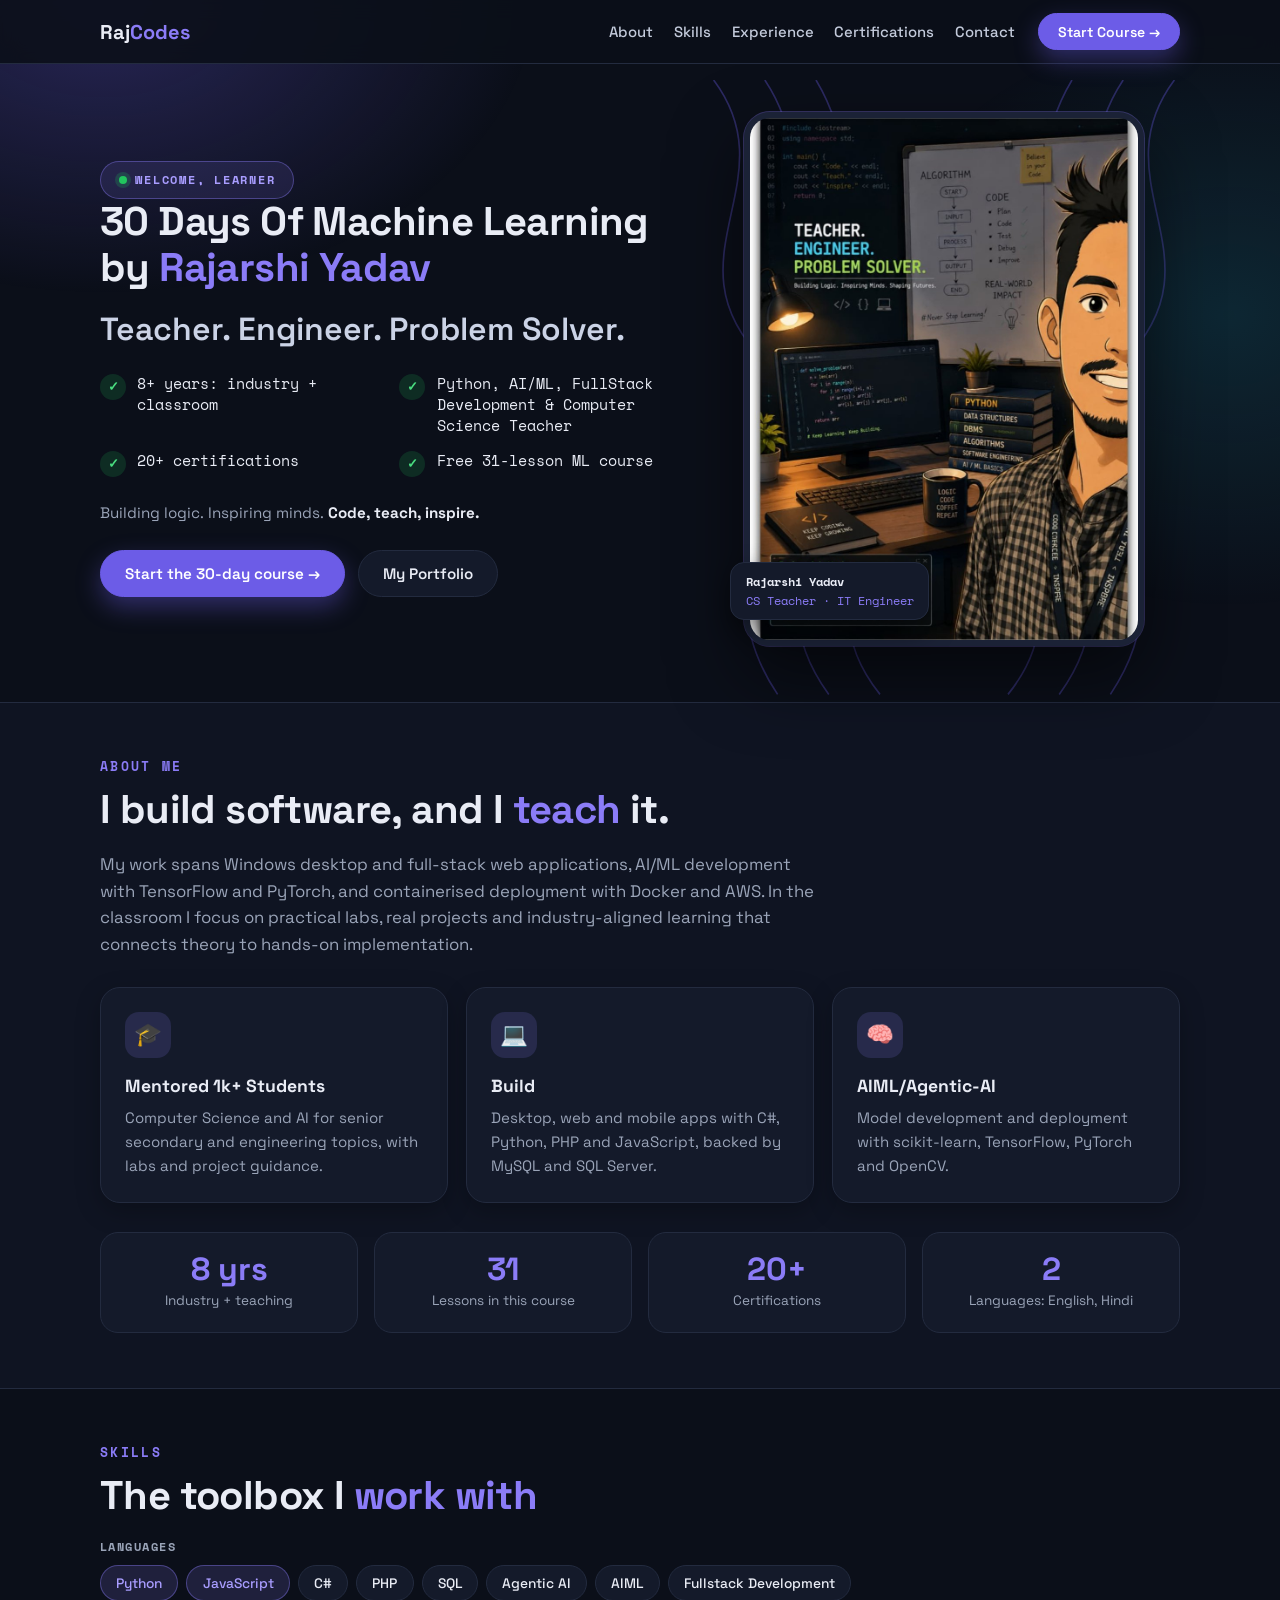
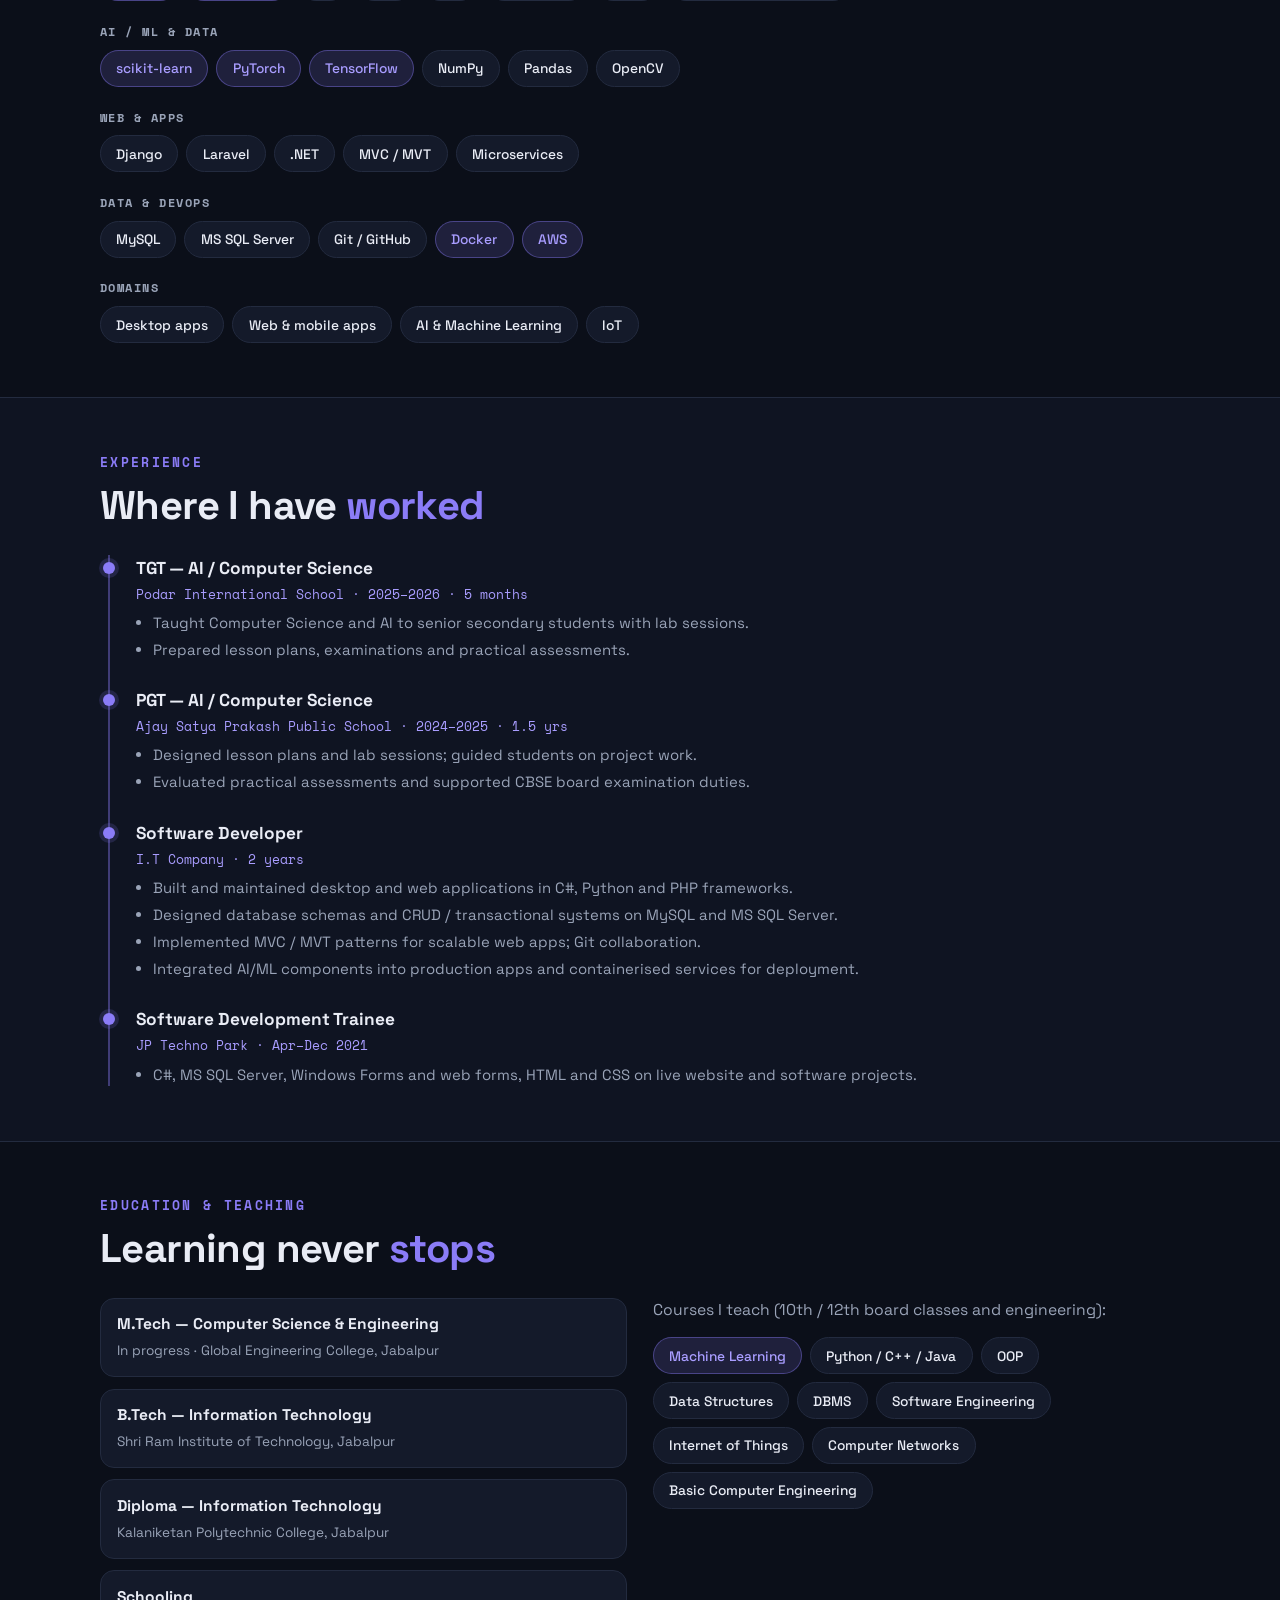
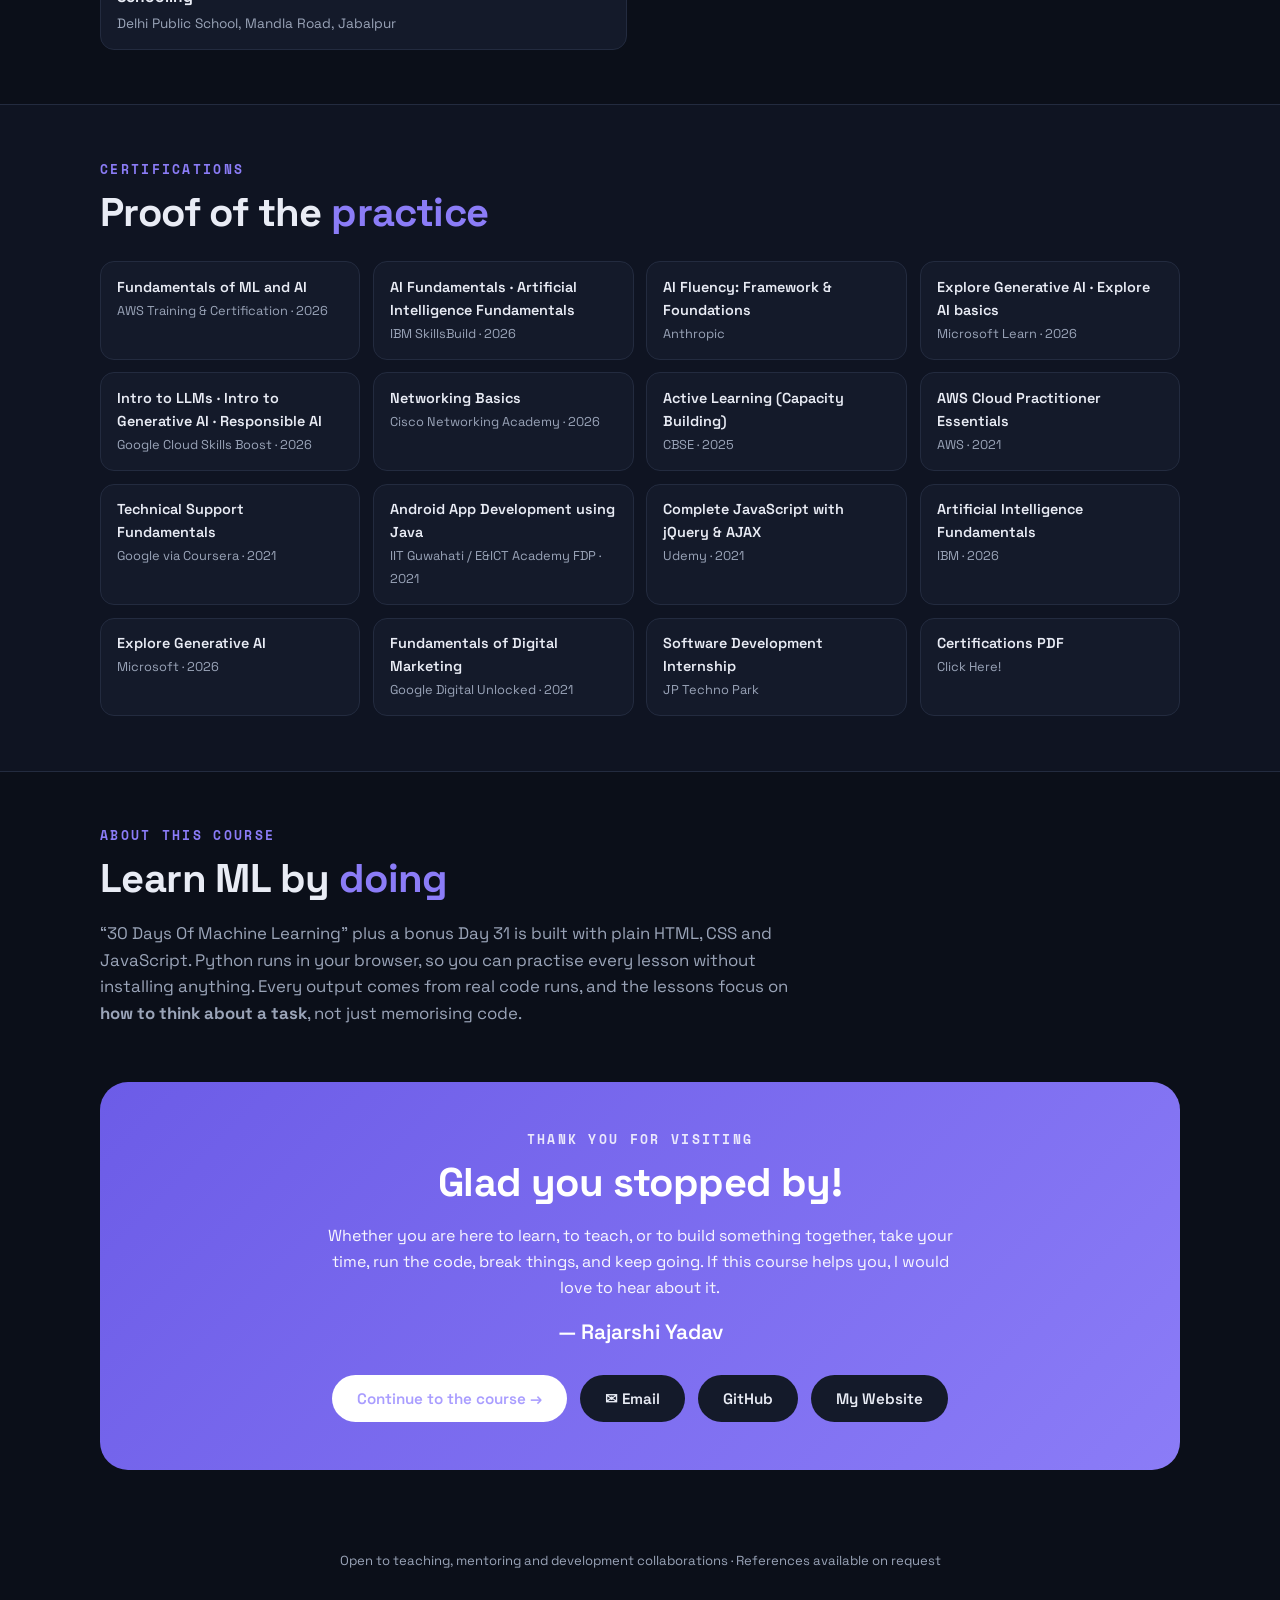
==== commit 653544ad: "updated" ====
--- a/profile.html
+++ b/profile.html
@@ -6,6 +6,9 @@
 <meta name="color-scheme" content="dark" />
 <base target="_top" />
 <title>Rajarshi Yadav — Developer Portfolio</title>
+<link rel="icon" href="favicon.ico" sizes="any" />
+<link rel="icon" type="image/png" sizes="32x32" href="images/favicon-32.png" />
+<link rel="apple-touch-icon" href="images/apple-touch-icon.png" />
 <link rel="preconnect" href="https://fonts.googleapis.com" />
 <link rel="preconnect" href="https://fonts.gstatic.com" crossorigin />
 <link href="https://fonts.googleapis.com/css2?family=Space+Grotesk:wght@400;500;600;700&family=Space+Mono:wght@400;700&display=swap" rel="stylesheet" />
@@ -109,18 +112,18 @@
 <header class="hero" id="top">
   <div>
     <span class="pill"><i class="dot"></i>Welcome, learner</span>
-    <h1>Rajarshi Yadav <em>Developer</em></h1>
+    <h2>30 Days Of Machine Learning by<em> Rajarshi Yadav </em></h2>
     <div class="sub">Teacher. Engineer. Problem Solver.</div>
     <div class="checks">
-      <div><span class="tick">✓</span>5 years: industry + classroom</div>
-      <div><span class="tick">✓</span>Python, AI/ML &amp; Full-Stack</div>
-      <div><span class="tick">✓</span>10+ certifications</div>
+      <div><span class="tick">✓</span>8+ years: industry + classroom</div>
+      <div><span class="tick">✓</span>Python, AI/ML, FullStack Development &amp; Computer Science Teacher</div>
+      <div><span class="tick">✓</span>20+ certifications</div>
       <div><span class="tick">✓</span>Free 31-lesson ML course</div>
     </div>
     <p class="trust">Building logic. Inspiring minds. <b>Code, teach, inspire.</b></p>
     <div class="cta">
       <a class="btn pri enter" href="index.html">Start the 30-day course →</a>
-      <a class="btn" href="#contact" target="_self">Get in touch</a>
+      <a class="btn" href="https://codewithrajarshi.vercel.app" target="_self">My Portfolio</a>
     </div>
   </div>
   <div class="photo">
@@ -138,14 +141,14 @@
   <h2>I build software, and I <em>teach</em> it.</h2>
   <p class="lead">My work spans Windows desktop and full-stack web applications, AI/ML development with TensorFlow and PyTorch, and containerised deployment with Docker and AWS. In the classroom I focus on practical labs, real projects and industry-aligned learning that connects theory to hands-on implementation.</p>
   <div class="cards">
-    <div class="card"><div class="ic">🎓</div><h3>Teach</h3><p>Computer Science and AI for senior secondary and engineering topics, with labs and project guidance.</p></div>
+    <div class="card"><div class="ic">🎓</div><h3>Mentored 1k+ Students</h3><p>Computer Science and AI for senior secondary and engineering topics, with labs and project guidance.</p></div>
     <div class="card"><div class="ic">💻</div><h3>Build</h3><p>Desktop, web and mobile apps with C#, Python, PHP and JavaScript, backed by MySQL and SQL Server.</p></div>
-    <div class="card"><div class="ic">🧠</div><h3>AI / ML</h3><p>Model development and deployment with scikit-learn, TensorFlow, PyTorch and OpenCV.</p></div>
+    <div class="card"><div class="ic">🧠</div><h3>AIML/Agentic-AI</h3><p>Model development and deployment with scikit-learn, TensorFlow, PyTorch and OpenCV.</p></div>
   </div>
   <div class="stats">
-    <div class="stat"><b>5 yrs</b><span>Industry + teaching</span></div>
+    <div class="stat"><b>8 yrs</b><span>Industry + teaching</span></div>
     <div class="stat"><b>31</b><span>Lessons in this course</span></div>
-    <div class="stat"><b>10+</b><span>Certifications</span></div>
+    <div class="stat"><b>20+</b><span>Certifications</span></div>
     <div class="stat"><b>2</b><span>Languages: English, Hindi</span></div>
   </div>
 </div></div>
@@ -153,7 +156,7 @@
 <div class="sec" id="skills">
   <div class="eyebrow">Skills</div>
   <h2>The toolbox I <em>work with</em></h2>
-  <div class="sg"><h3>Languages</h3><div class="chips"><span class="chip p">Python</span><span class="chip p">JavaScript</span><span class="chip">C#</span><span class="chip">PHP</span><span class="chip">SQL</span><span class="chip">Java</span><span class="chip">C++</span><span class="chip">HTML / CSS / Bootstrap</span></div></div>
+  <div class="sg"><h3>Languages</h3><div class="chips"><span class="chip p">Python</span><span class="chip p">JavaScript</span><span class="chip">C#</span><span class="chip">PHP</span><span class="chip">SQL</span><span class="chip">Agentic AI</span><span class="chip">AIML</span><span class="chip">Fullstack Development</span></div></div>
   <div class="sg"><h3>AI / ML &amp; data</h3><div class="chips"><span class="chip p">scikit-learn</span><span class="chip p">PyTorch</span><span class="chip p">TensorFlow</span><span class="chip">NumPy</span><span class="chip">Pandas</span><span class="chip">OpenCV</span></div></div>
   <div class="sg"><h3>Web &amp; apps</h3><div class="chips"><span class="chip">Django</span><span class="chip">Laravel</span><span class="chip">.NET</span><span class="chip">MVC / MVT</span><span class="chip">Microservices</span></div></div>
   <div class="sg"><h3>Data &amp; DevOps</h3><div class="chips"><span class="chip">MySQL</span><span class="chip">MS SQL Server</span><span class="chip">Git / GitHub</span><span class="chip p">Docker</span><span class="chip p">AWS</span></div></div>
@@ -203,9 +206,11 @@
     <div class="cert"><b>Technical Support Fundamentals</b><span>Google via Coursera · 2021</span></div>
     <div class="cert"><b>Android App Development using Java</b><span>IIT Guwahati / E&amp;ICT Academy FDP · 2021</span></div>
     <div class="cert"><b>Complete JavaScript with jQuery &amp; AJAX</b><span>Udemy · 2021</span></div>
-    <div class="cert"><b>Java</b><span>SoloLearn · 2021</span></div>
+    <div class="cert"><b>Artificial Intelligence Fundamentals</b><span>IBM · 2026</span></div>
+    <div class="cert"><b>Explore Generative AI</b><span>Microsoft · 2026</span></div>
     <div class="cert"><b>Fundamentals of Digital Marketing</b><span>Google Digital Unlocked · 2021</span></div>
     <div class="cert"><b>Software Development Internship</b><span>JP Techno Park</span></div>
+    <div class="cert"><b>Certifications PDF</b><span>Click Here!</span></div>
   </div>
 </div></div>
 
@@ -218,15 +223,14 @@
 <section class="sec" id="contact" style="padding-top:0">
   <div class="thx">
     <div class="eyebrow" style="color:#fff;opacity:.85">Thank you for visiting</div>
-    <h2>Glad you stopped by 🙏</h2>
+    <h2>Glad you stopped by! </h2>
     <p>Whether you are here to learn, to teach, or to build something together, take your time, run the code, break things, and keep going. If this course helps you, I would love to hear about it.</p>
     <div class="sg2">— Rajarshi Yadav</div>
     <div class="cta">
       <a class="btn pri enter" href="index.html">Continue to the course →</a>
       <a class="btn" href="mailto:rajarshiyadav1@gmail.com">✉ Email</a>
       <a class="btn" href="https://github.com/RajCodes1996" target="_blank" rel="noopener">GitHub</a>
-      <a class="btn" href="https://rajcodes1996.github.io/CodeWithRaj" target="_blank" rel="noopener">CodeWithRaj</a>
-      <a class="btn" href="https://wa.me/917067474299" target="_blank" rel="noopener">WhatsApp</a>
+      <a class="btn" href="https://codewithrajarshi.vercel.app" target="_blank" rel="noopener">My Website</a>
     </div>
   </div>
 </section>
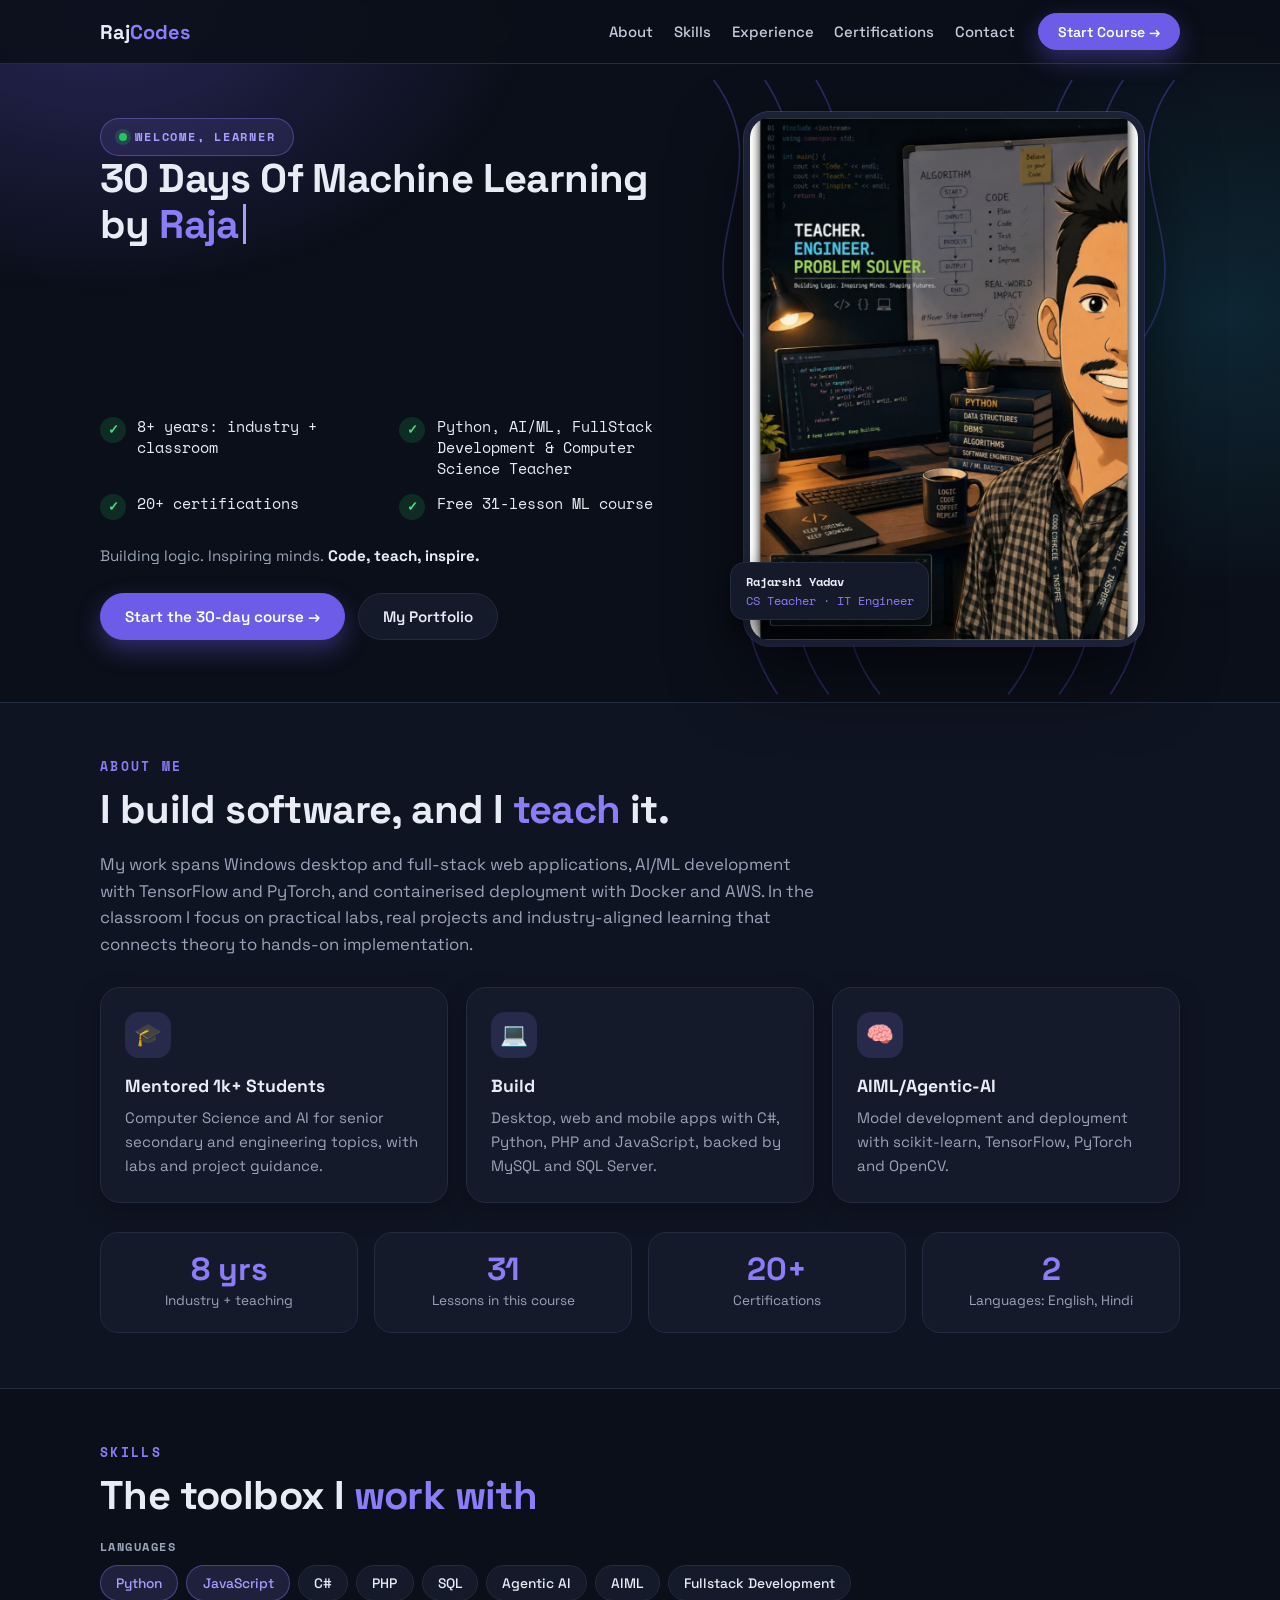
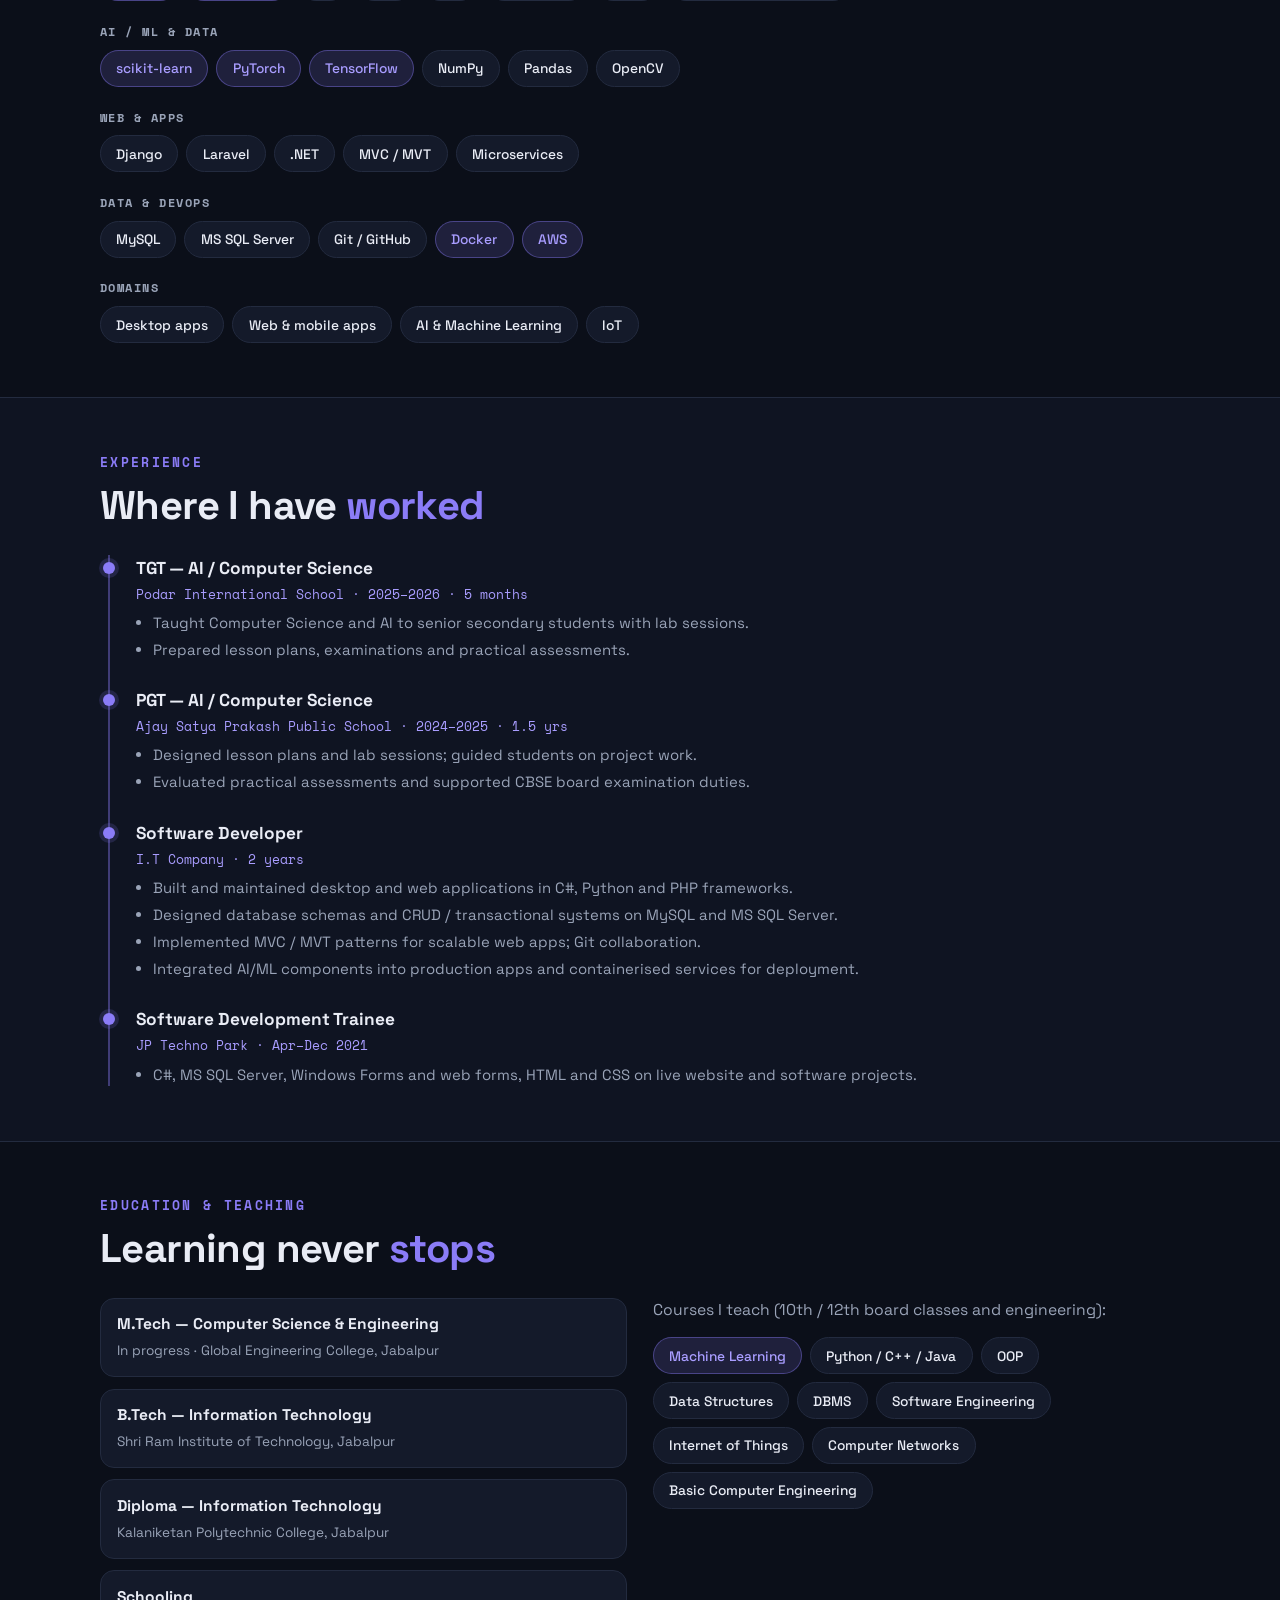
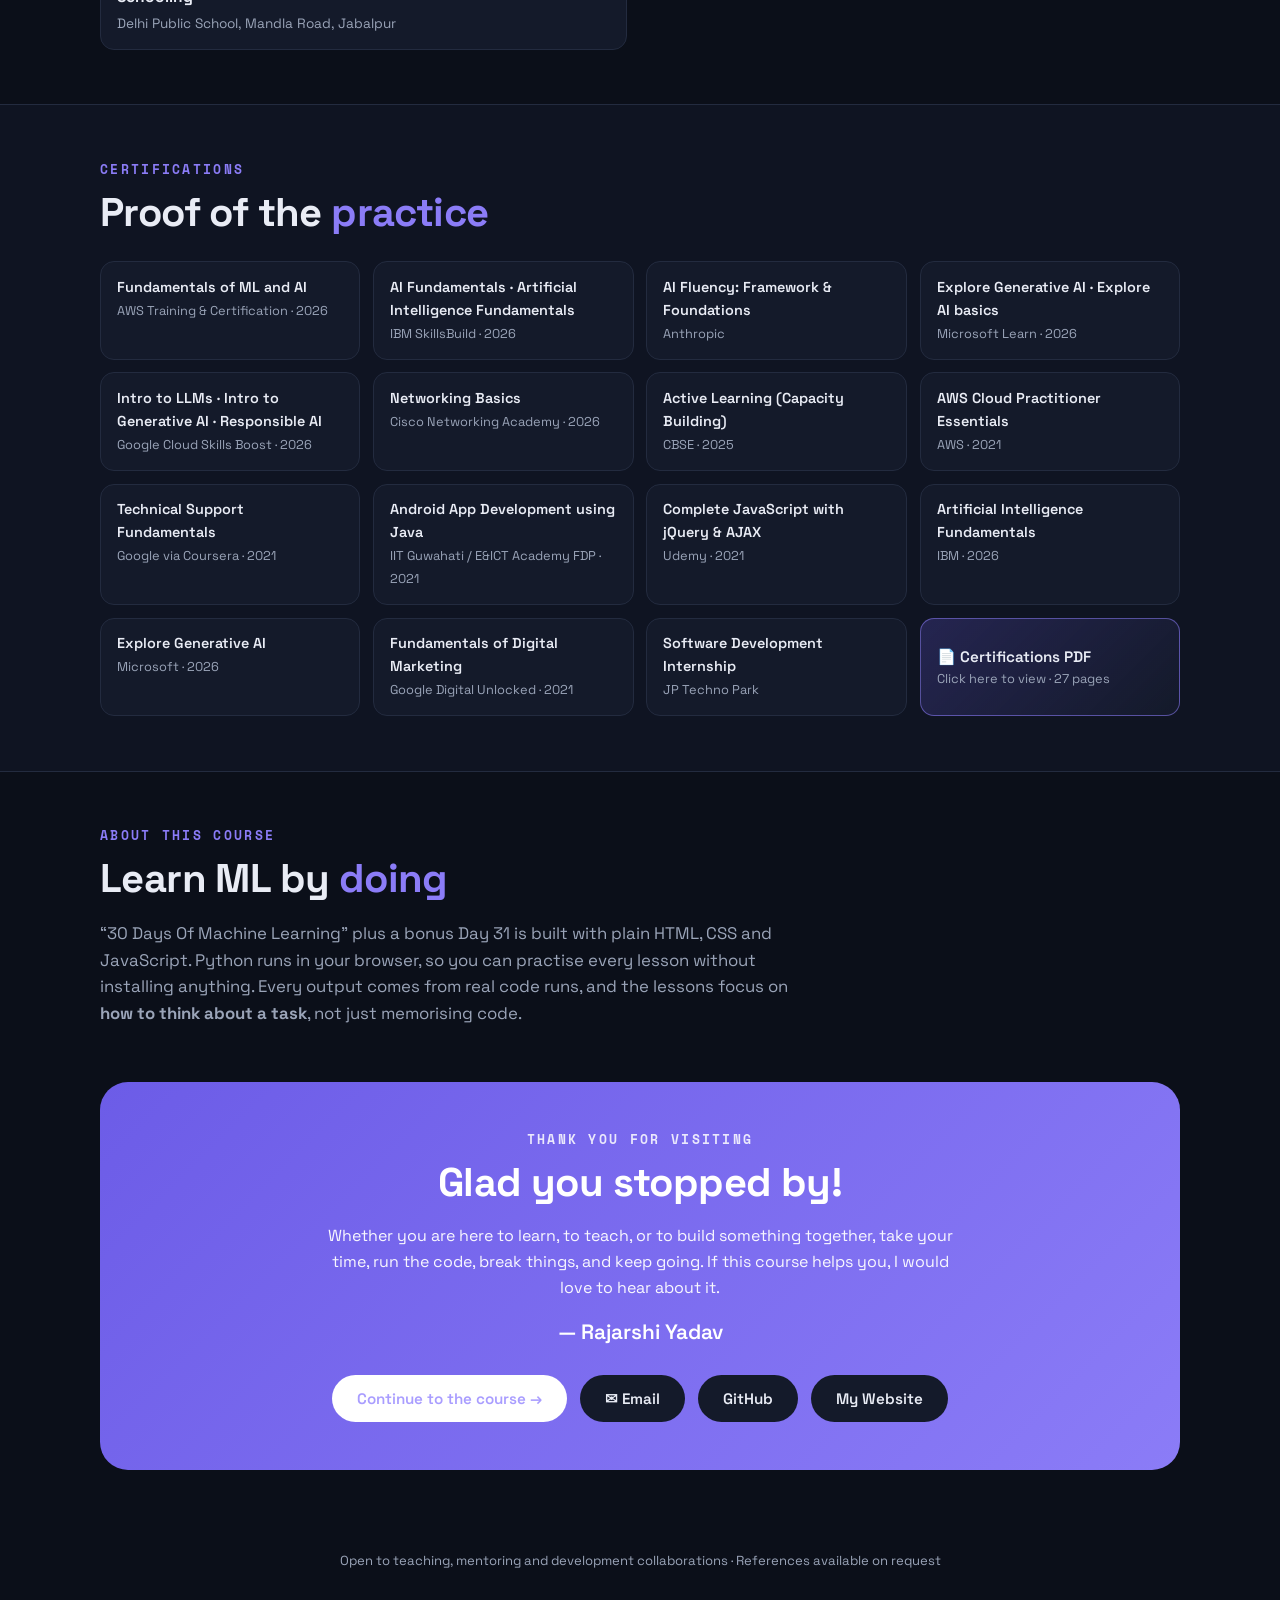
==== commit 504a6cbc: "updated" ====
--- a/profile.html
+++ b/profile.html
@@ -98,6 +98,21 @@
 .foot{text-align:center;color:var(--mut);font-size:.82rem;padding:1.6rem 1rem 2.2rem}
 @media(max-width:820px){.hero{grid-template-columns:1fr}.photo{order:-1;max-width:320px}.links{display:none}.nav-in{justify-content:space-between}.checks{grid-template-columns:1fr}.tag{left:8px}}
 @media(prefers-reduced-motion:reduce){html{scroll-behavior:auto}.btn{transition:none}}
+.caret{display:inline-block;width:.09em;height:1em;margin-left:.1em;background:var(--pur2);vertical-align:-.14em;animation:blink 1s steps(1) infinite}
+@keyframes blink{50%{opacity:0}}
+.cert-pdf{cursor:pointer;text-align:left;font:inherit;color:inherit;border-color:rgba(139,124,247,.55);background:linear-gradient(135deg,rgba(108,92,231,.24),var(--card));transition:transform .2s,border-color .2s,box-shadow .2s}
+.cert-pdf:hover{transform:translateY(-2px);border-color:var(--pur);box-shadow:0 10px 26px rgba(108,92,231,.3)}
+.cert-pdf b{font-size:.95rem}.cert-pdf span{display:block}
+.pdf-modal{position:fixed;inset:0;z-index:100;display:none;flex-direction:column;background:rgba(5,8,15,.96)}
+.pdf-modal:not([hidden]){display:flex}
+.pdf-head{display:flex;flex-wrap:wrap;align-items:center;gap:.6rem 1rem;padding:.7rem 1.25rem;border-bottom:1px solid var(--line);background:#0f1422}
+.embedded .pdf-head{padding-right:4.3rem}
+.pdf-head b{font-size:1rem;margin-right:auto}
+.pdf-actions{display:flex;flex-wrap:wrap;gap:.5rem}
+#pdfFrame{flex:1;width:100%;border:0;background:#fff}
+.pdf-note{color:var(--mut);font-size:.78rem;text-align:center;padding:.4rem 1rem;background:#0f1422}
+body.pdf-open{overflow:hidden}
+@media(prefers-reduced-motion:reduce){.caret{animation:none}.cert-pdf{transition:none}}
 </style>
 </head>
 <body>
@@ -112,8 +127,9 @@
 <header class="hero" id="top">
   <div>
     <span class="pill"><i class="dot"></i>Welcome, learner</span>
-    <h2>30 Days Of Machine Learning by<em> Rajarshi Yadav </em></h2>
-    <div class="sub">Teacher. Engineer. Problem Solver.</div>
+    <br>
+    <h2 data-tw>30 Days Of Machine Learning by<em> Rajarshi Yadav </em></h2>
+    <div class="sub" data-tw>Teacher. Engineer. Problem Solver.</div>
     <div class="checks">
       <div><span class="tick">✓</span>8+ years: industry + classroom</div>
       <div><span class="tick">✓</span>Python, AI/ML, FullStack Development &amp; Computer Science Teacher</div>
@@ -210,7 +226,7 @@
     <div class="cert"><b>Explore Generative AI</b><span>Microsoft · 2026</span></div>
     <div class="cert"><b>Fundamentals of Digital Marketing</b><span>Google Digital Unlocked · 2021</span></div>
     <div class="cert"><b>Software Development Internship</b><span>JP Techno Park</span></div>
-    <div class="cert"><b>Certifications PDF</b><span>Click Here!</span></div>
+    <button type="button" class="cert cert-pdf" id="pdfOpen" aria-haspopup="dialog"><b>📄 Certifications PDF</b><span>Click here to view · 27 pages</span></button>
   </div>
 </div></div>
 
@@ -236,6 +252,19 @@
 </section>
 <p class="foot">Open to teaching, mentoring and development collaborations · References available on request</p>
 
+<div class="pdf-modal" id="pdfModal" role="dialog" aria-modal="true" aria-label="Certifications PDF" hidden>
+  <div class="pdf-head">
+    <b>Certifications PDF</b>
+    <span class="pdf-actions">
+      <a class="btn sm" href="docs/Rajarshi_Yadav_Certifications.pdf" target="_blank" rel="noopener">Open in new tab ↗</a>
+      <a class="btn sm" href="docs/Rajarshi_Yadav_Certifications.pdf" download>⬇ Download</a>
+      <button class="btn sm" id="pdfClose" type="button">✕ Close</button>
+    </span>
+  </div>
+  <iframe id="pdfFrame" title="Certifications PDF"></iframe>
+  <p class="pdf-note">If the PDF does not show on your device, use “Open in new tab” or “Download”.</p>
+</div>
+
 <script>
 (function () {
   var embedded = window.parent !== window;
@@ -247,7 +276,50 @@
       window.parent.postMessage({ type: "enter-course" }, "*");
     });
   });
+
+  /* Typewriter: types every [data-tw] element in order, keeping its markup. Add data-tw to any element to animate it. */
+  (function () {
+    var els = Array.prototype.slice.call(document.querySelectorAll("[data-tw]"));
+    if (!els.length) return;
+    if (window.matchMedia && window.matchMedia("(prefers-reduced-motion: reduce)").matches) return;   // show full text
+    var caret = document.createElement("span"); caret.className = "caret"; caret.setAttribute("aria-hidden", "true");
+    var jobs = els.map(function (el) {
+      el.style.minHeight = el.getBoundingClientRect().height + "px";          // no layout jump while typing
+      el.setAttribute("aria-label", el.textContent.replace(/\s+/g, " ").trim());
+      var parts = [], walker = document.createTreeWalker(el, NodeFilter.SHOW_TEXT, null), n;
+      while ((n = walker.nextNode())) { parts.push({ node: n, text: n.nodeValue }); n.nodeValue = ""; }
+      return { el: el, parts: parts };
+    });
+    function typeJob(k) {
+      if (k >= jobs.length) { setTimeout(function () { caret.remove(); }, 5000); return; }
+      var job = jobs[k], p = 0, c = 0;
+      job.el.appendChild(caret);
+      (function step() {
+        if (p >= job.parts.length) { setTimeout(function () { typeJob(k + 1); }, 250); return; }
+        var part = job.parts[p];
+        part.node.nodeValue = part.text.slice(0, ++c);
+        if (c >= part.text.length) { p++; c = 0; }
+        setTimeout(step, 38 + Math.random() * 40);
+      })();
+    }
+    (document.fonts && document.fonts.ready ? document.fonts.ready : Promise.resolve()).then(function () { setTimeout(function () { typeJob(0); }, 350); });
+  })();
+
+  /* Certifications PDF viewer (lazy-loaded when opened) */
+  (function () {
+    var open = document.getElementById("pdfOpen"), modal = document.getElementById("pdfModal"),
+        frame = document.getElementById("pdfFrame"), closeBtn = document.getElementById("pdfClose");
+    if (!open || !modal) return;
+    function show() {
+      if (!frame.getAttribute("src")) frame.setAttribute("src", "docs/Rajarshi_Yadav_Certifications.pdf#view=FitH");
+      modal.hidden = false; document.body.classList.add("pdf-open"); closeBtn.focus();
+    }
+    function hide() { modal.hidden = true; document.body.classList.remove("pdf-open"); open.focus(); }
+    open.addEventListener("click", show);
+    closeBtn.addEventListener("click", hide);
+    document.addEventListener("keydown", function (e) { if (e.key === "Escape" && !modal.hidden) hide(); });
+  })();
 })();
 </script>
 </body>
-</html>
+</html>
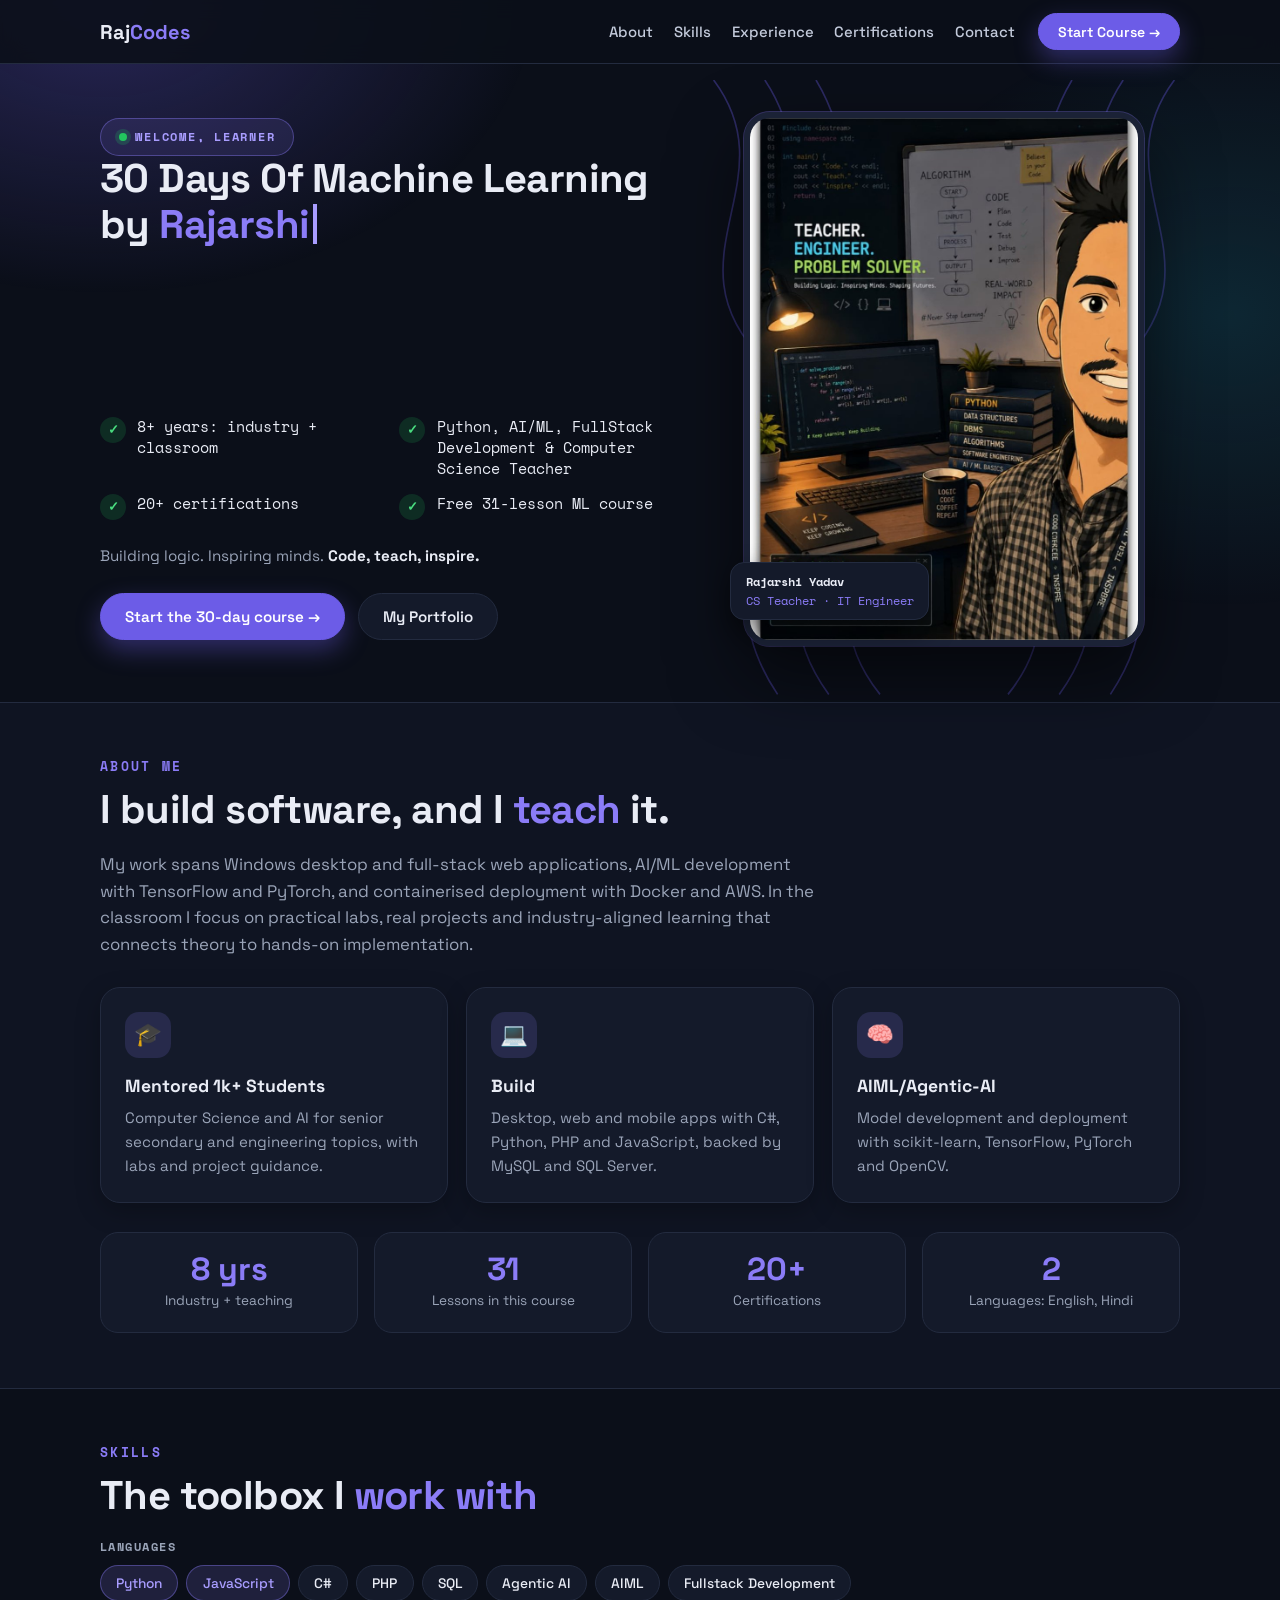
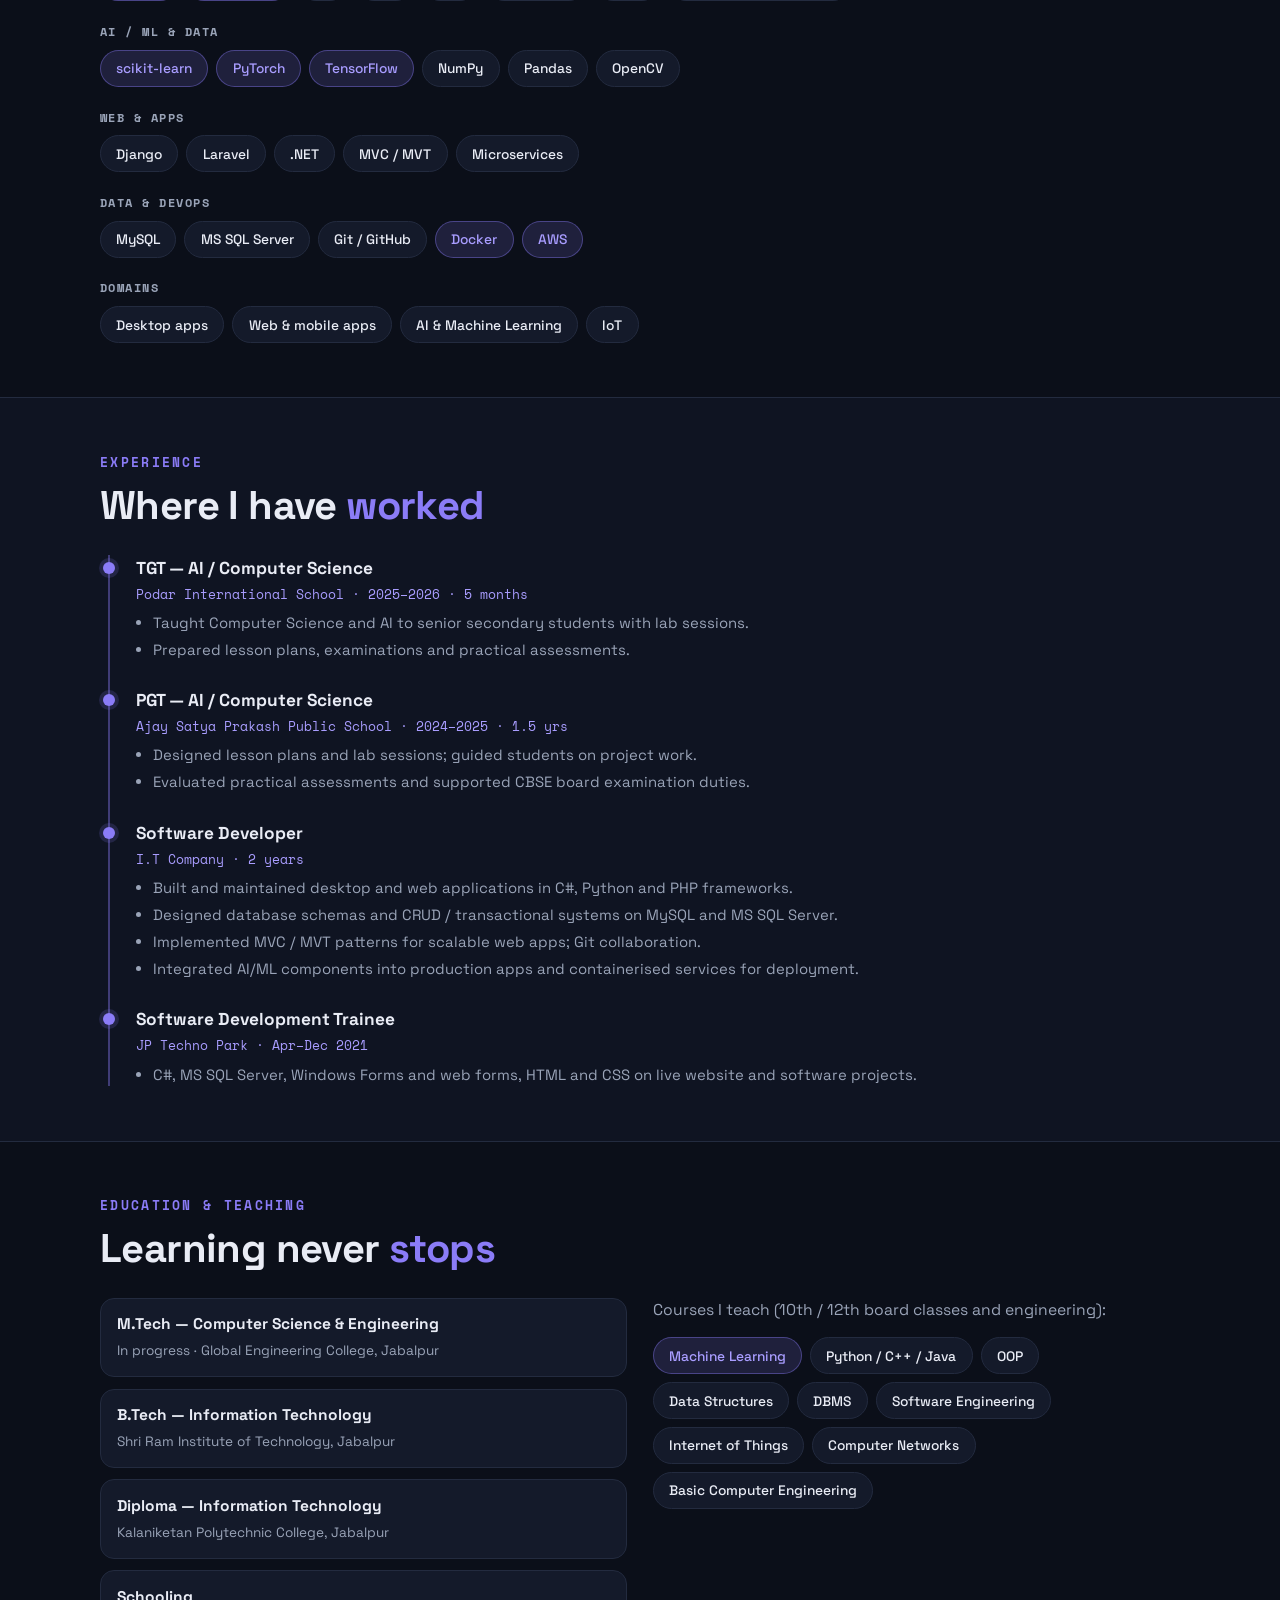
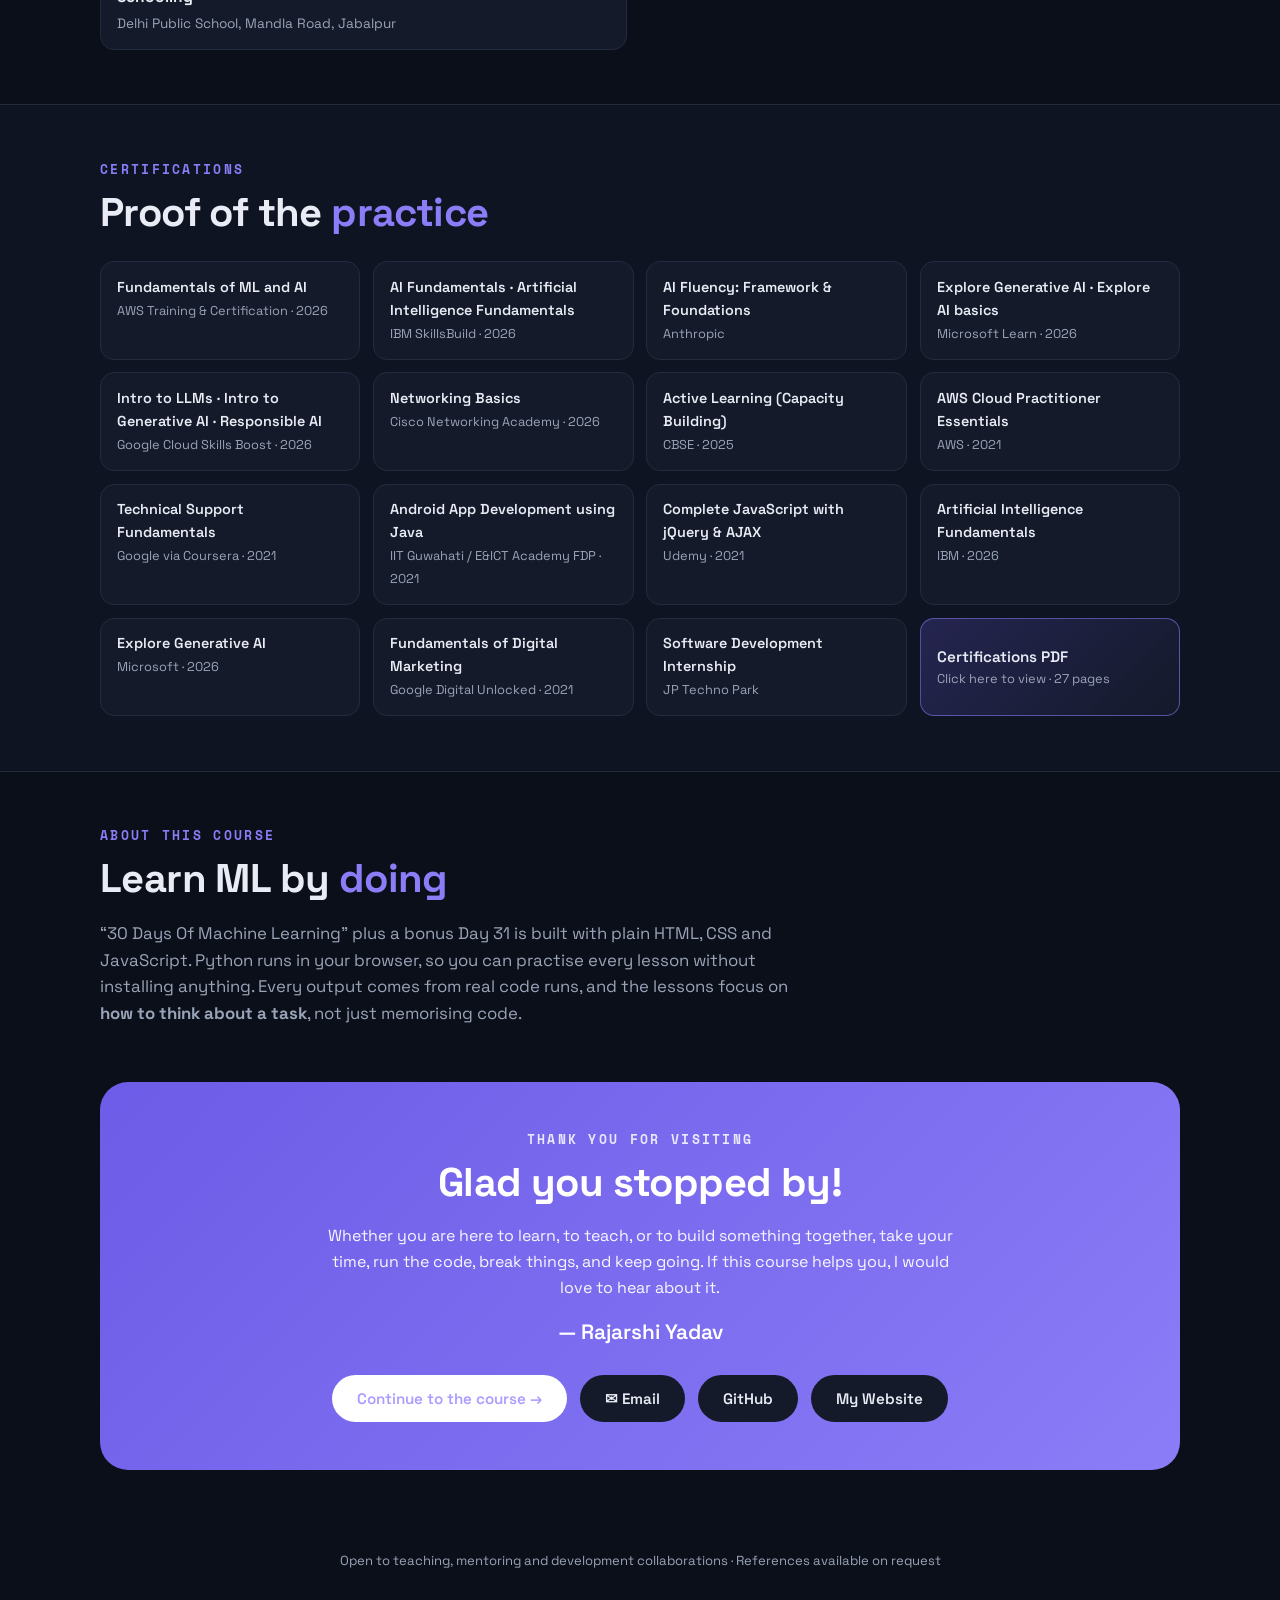
==== commit 72c1aa78: "updated" ====
--- a/profile.html
+++ b/profile.html
@@ -226,7 +226,7 @@
     <div class="cert"><b>Explore Generative AI</b><span>Microsoft · 2026</span></div>
     <div class="cert"><b>Fundamentals of Digital Marketing</b><span>Google Digital Unlocked · 2021</span></div>
     <div class="cert"><b>Software Development Internship</b><span>JP Techno Park</span></div>
-    <button type="button" class="cert cert-pdf" id="pdfOpen" aria-haspopup="dialog"><b>📄 Certifications PDF</b><span>Click here to view · 27 pages</span></button>
+    <button type="button" class="cert cert-pdf" id="pdfOpen" aria-haspopup="dialog"><b>Certifications PDF</b><span>Click here to view · 27 pages</span></button>
   </div>
 </div></div>
 
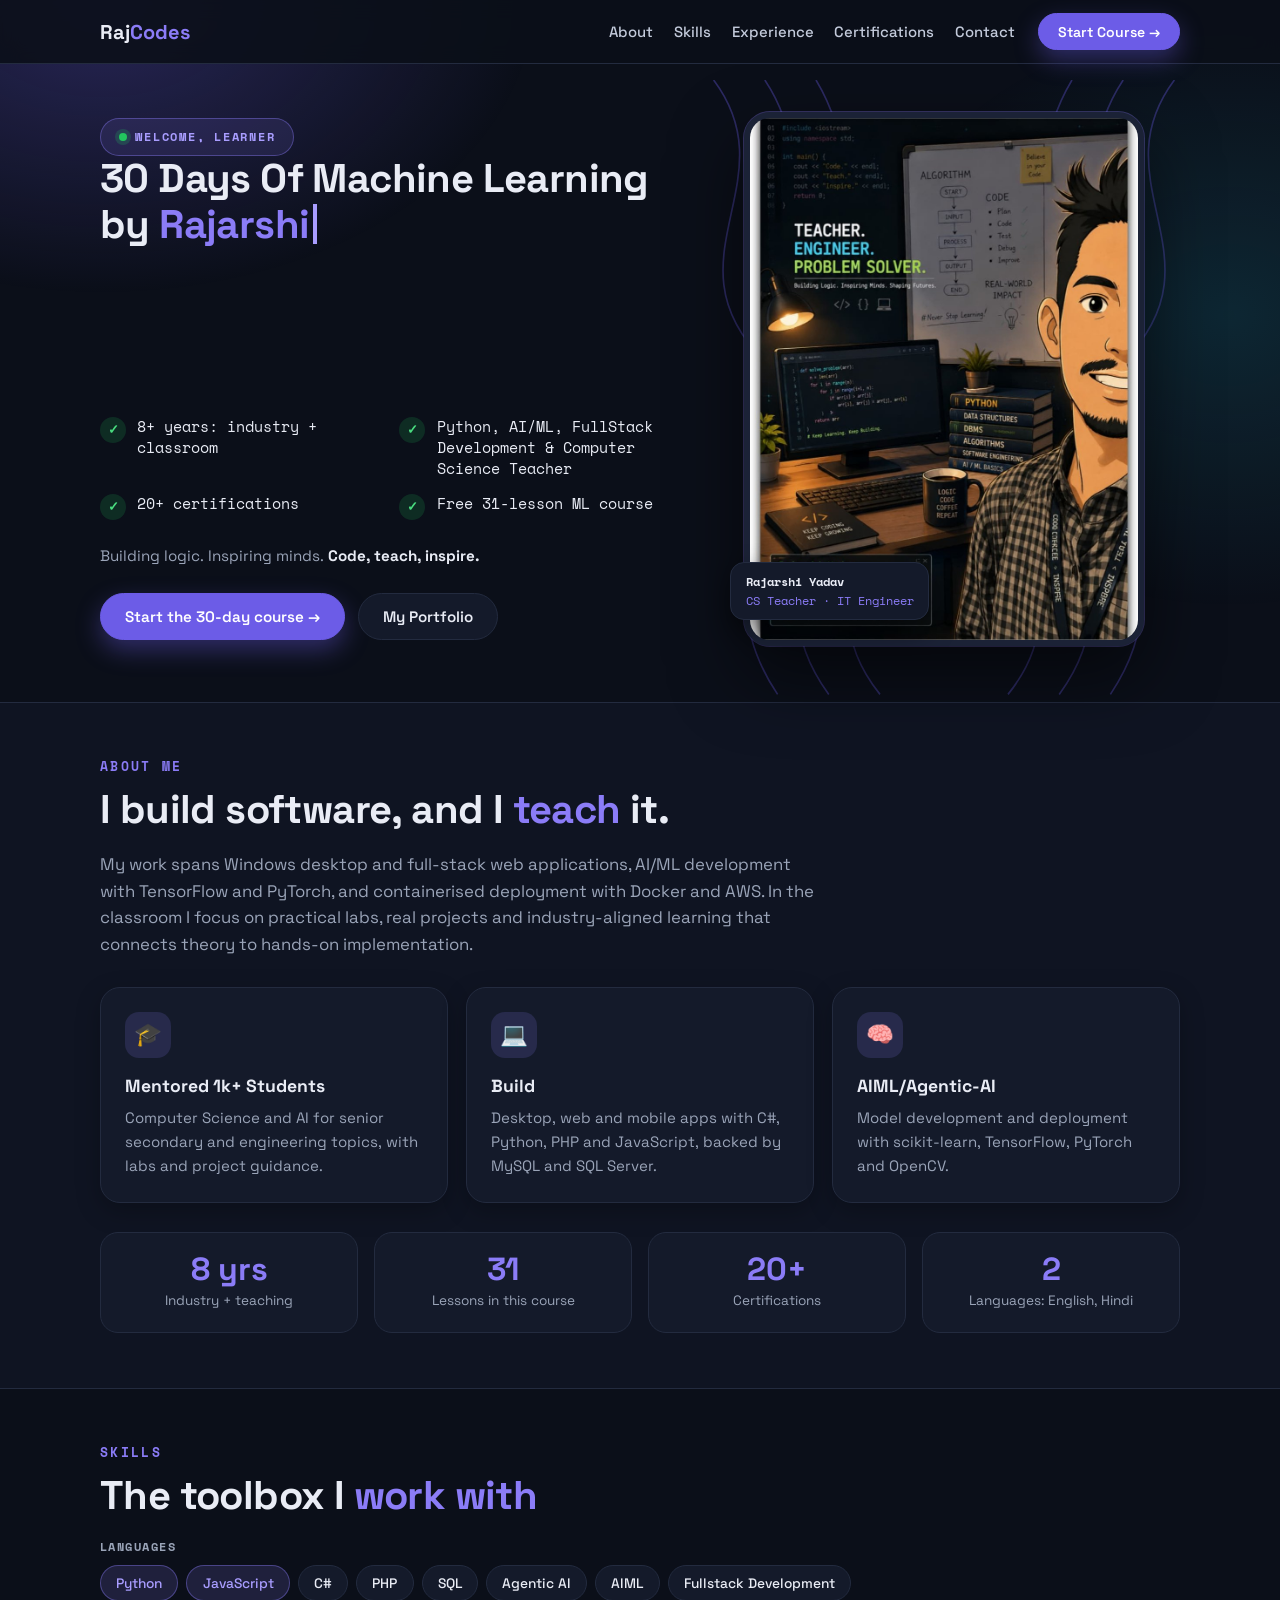
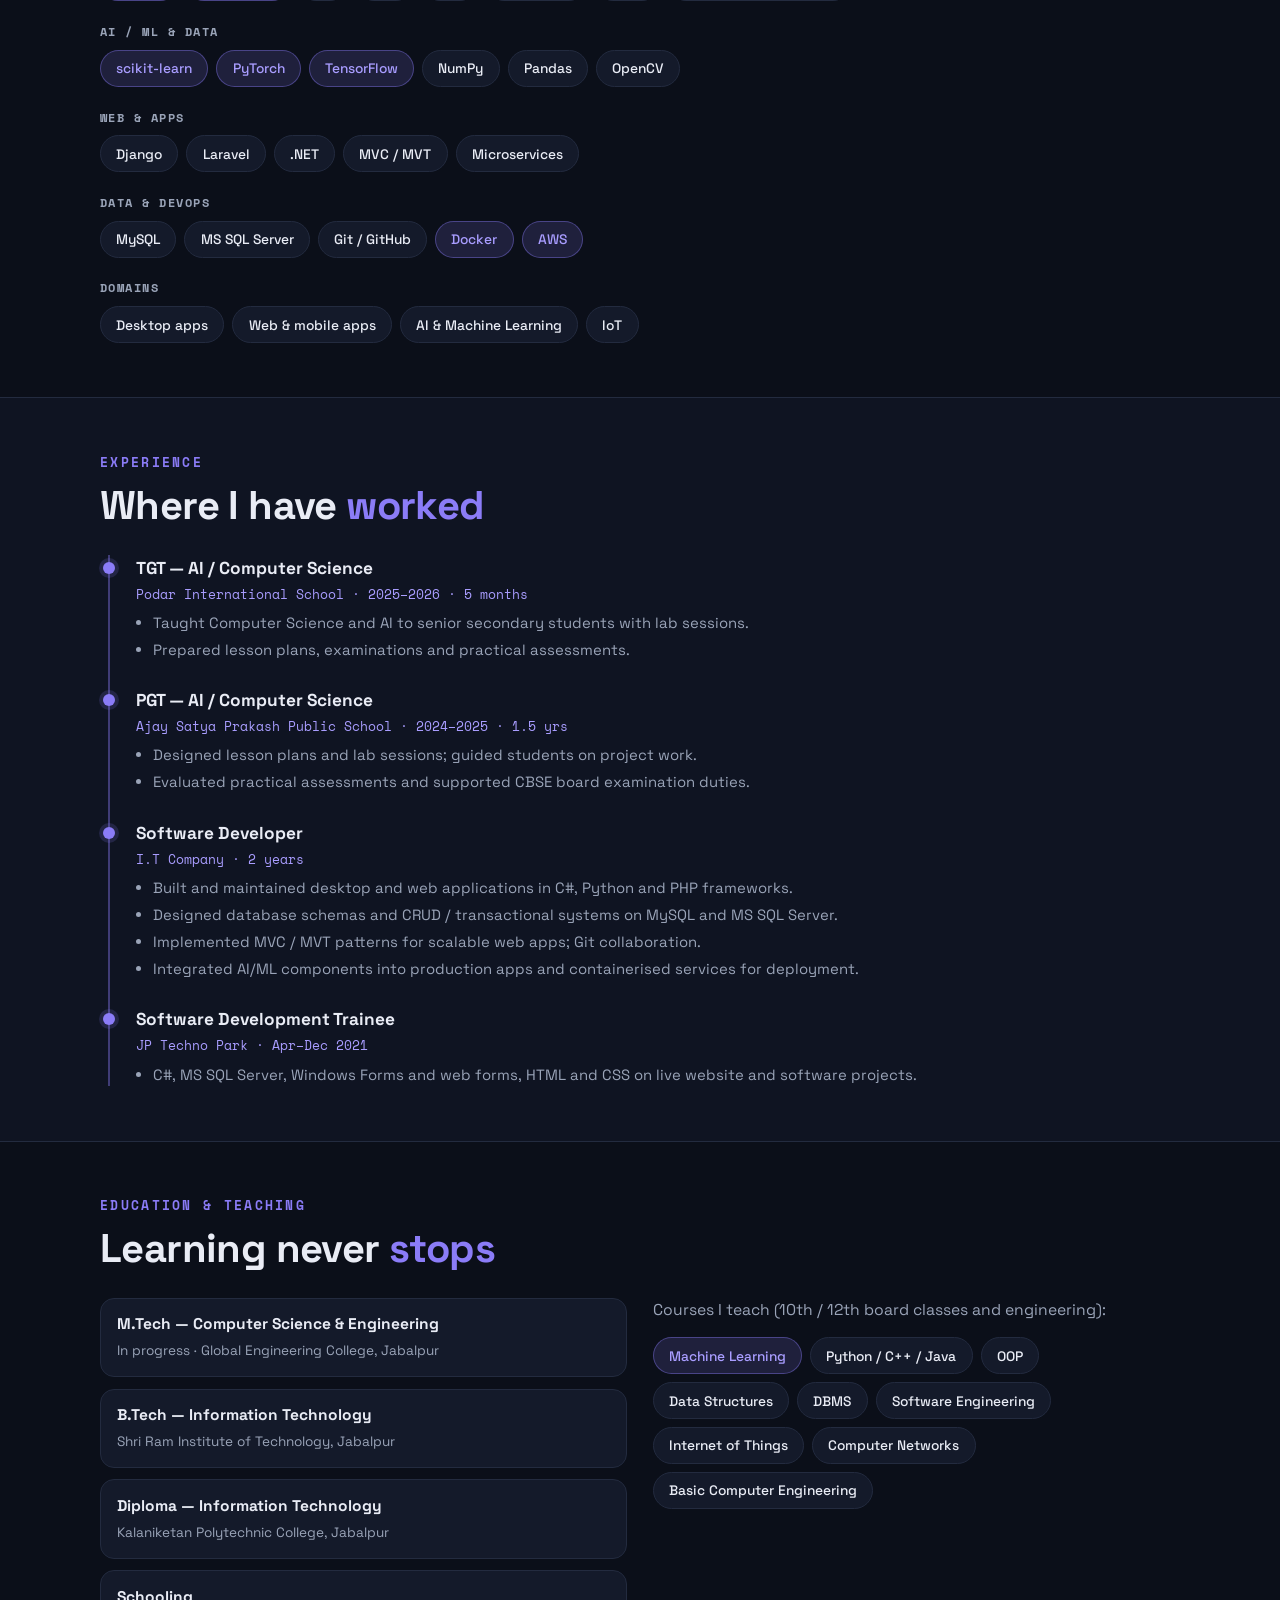
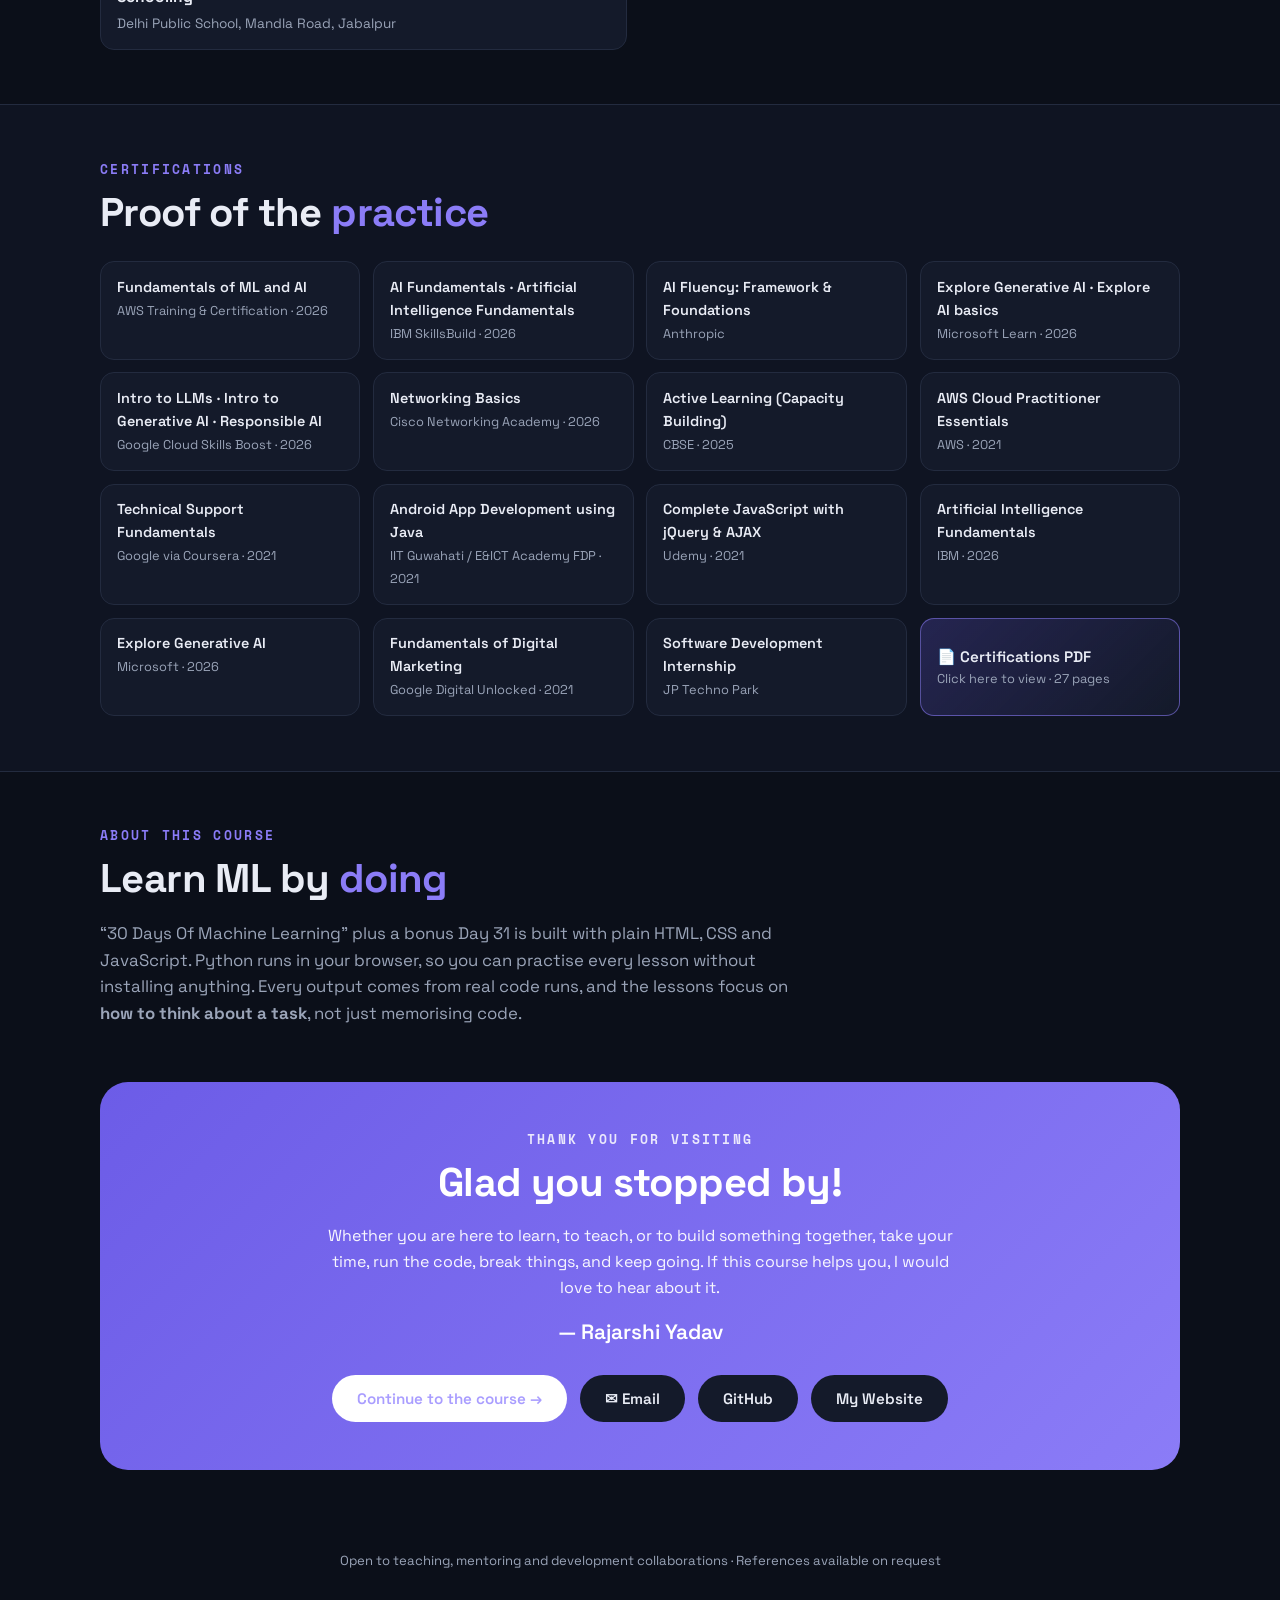
==== commit 67760963: "updated" ====
--- a/profile.html
+++ b/profile.html
@@ -2,7 +2,7 @@
 <html lang="en">
 <head>
 <meta charset="UTF-8" />
-<meta name="viewport" content="width=device-width, initial-scale=1.0" />
+<meta name="viewport" content="width=device-width, initial-scale=1.0, viewport-fit=cover" />
 <meta name="color-scheme" content="dark" />
 <base target="_top" />
 <title>Rajarshi Yadav — Developer Portfolio</title>
@@ -127,7 +127,6 @@
 <header class="hero" id="top">
   <div>
     <span class="pill"><i class="dot"></i>Welcome, learner</span>
-    <br>
     <h2 data-tw>30 Days Of Machine Learning by<em> Rajarshi Yadav </em></h2>
     <div class="sub" data-tw>Teacher. Engineer. Problem Solver.</div>
     <div class="checks">
@@ -226,7 +225,7 @@
     <div class="cert"><b>Explore Generative AI</b><span>Microsoft · 2026</span></div>
     <div class="cert"><b>Fundamentals of Digital Marketing</b><span>Google Digital Unlocked · 2021</span></div>
     <div class="cert"><b>Software Development Internship</b><span>JP Techno Park</span></div>
-    <button type="button" class="cert cert-pdf" id="pdfOpen" aria-haspopup="dialog"><b>Certifications PDF</b><span>Click here to view · 27 pages</span></button>
+    <button type="button" class="cert cert-pdf" id="pdfOpen" aria-haspopup="dialog"><b>📄 Certifications PDF</b><span>Click here to view · 27 pages</span></button>
   </div>
 </div></div>
 
@@ -311,6 +310,8 @@
         frame = document.getElementById("pdfFrame"), closeBtn = document.getElementById("pdfClose");
     if (!open || !modal) return;
     function show() {
+      /* Most phone browsers cannot render a PDF inside a page: open it in the device's own viewer instead */
+      if (navigator.pdfViewerEnabled === false) { window.open("docs/Rajarshi_Yadav_Certifications.pdf", "_blank", "noopener"); return; }
       if (!frame.getAttribute("src")) frame.setAttribute("src", "docs/Rajarshi_Yadav_Certifications.pdf#view=FitH");
       modal.hidden = false; document.body.classList.add("pdf-open"); closeBtn.focus();
     }
@@ -322,4 +323,4 @@
 })();
 </script>
 </body>
-</html>+</html>
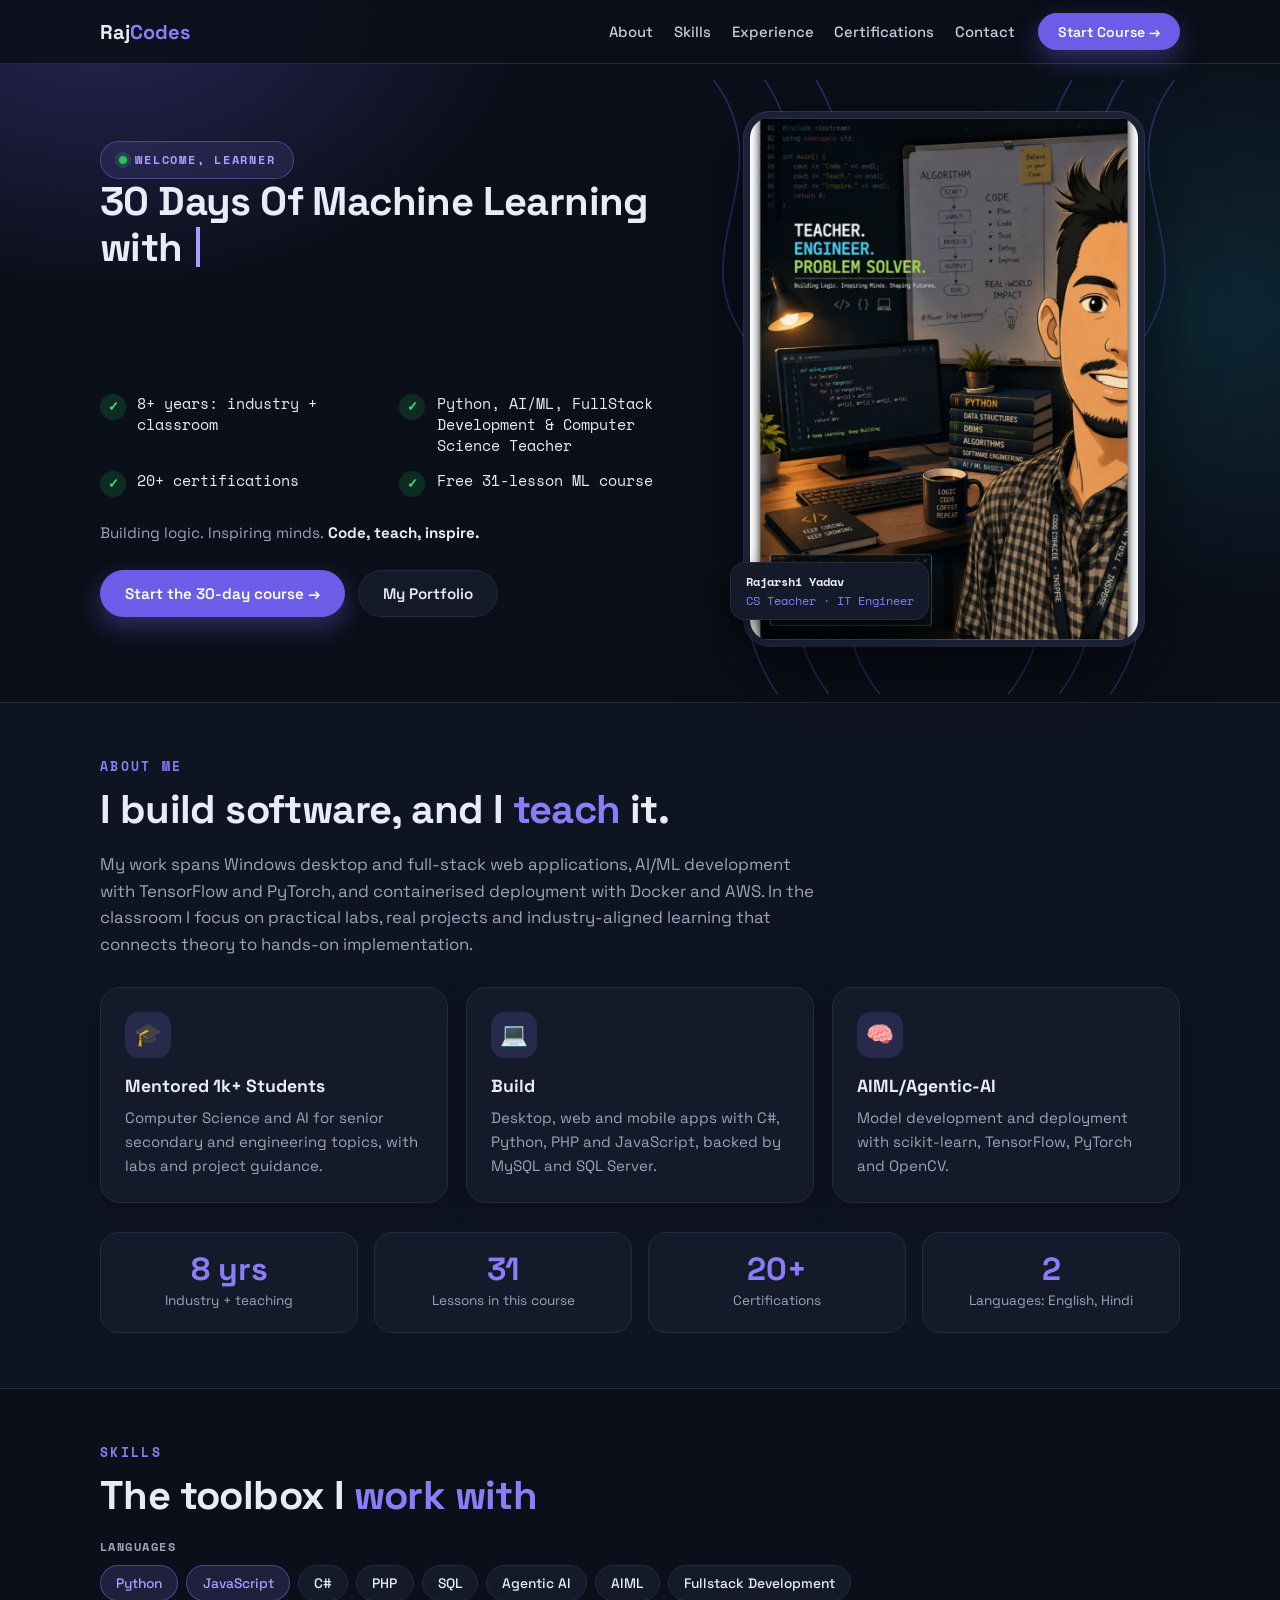
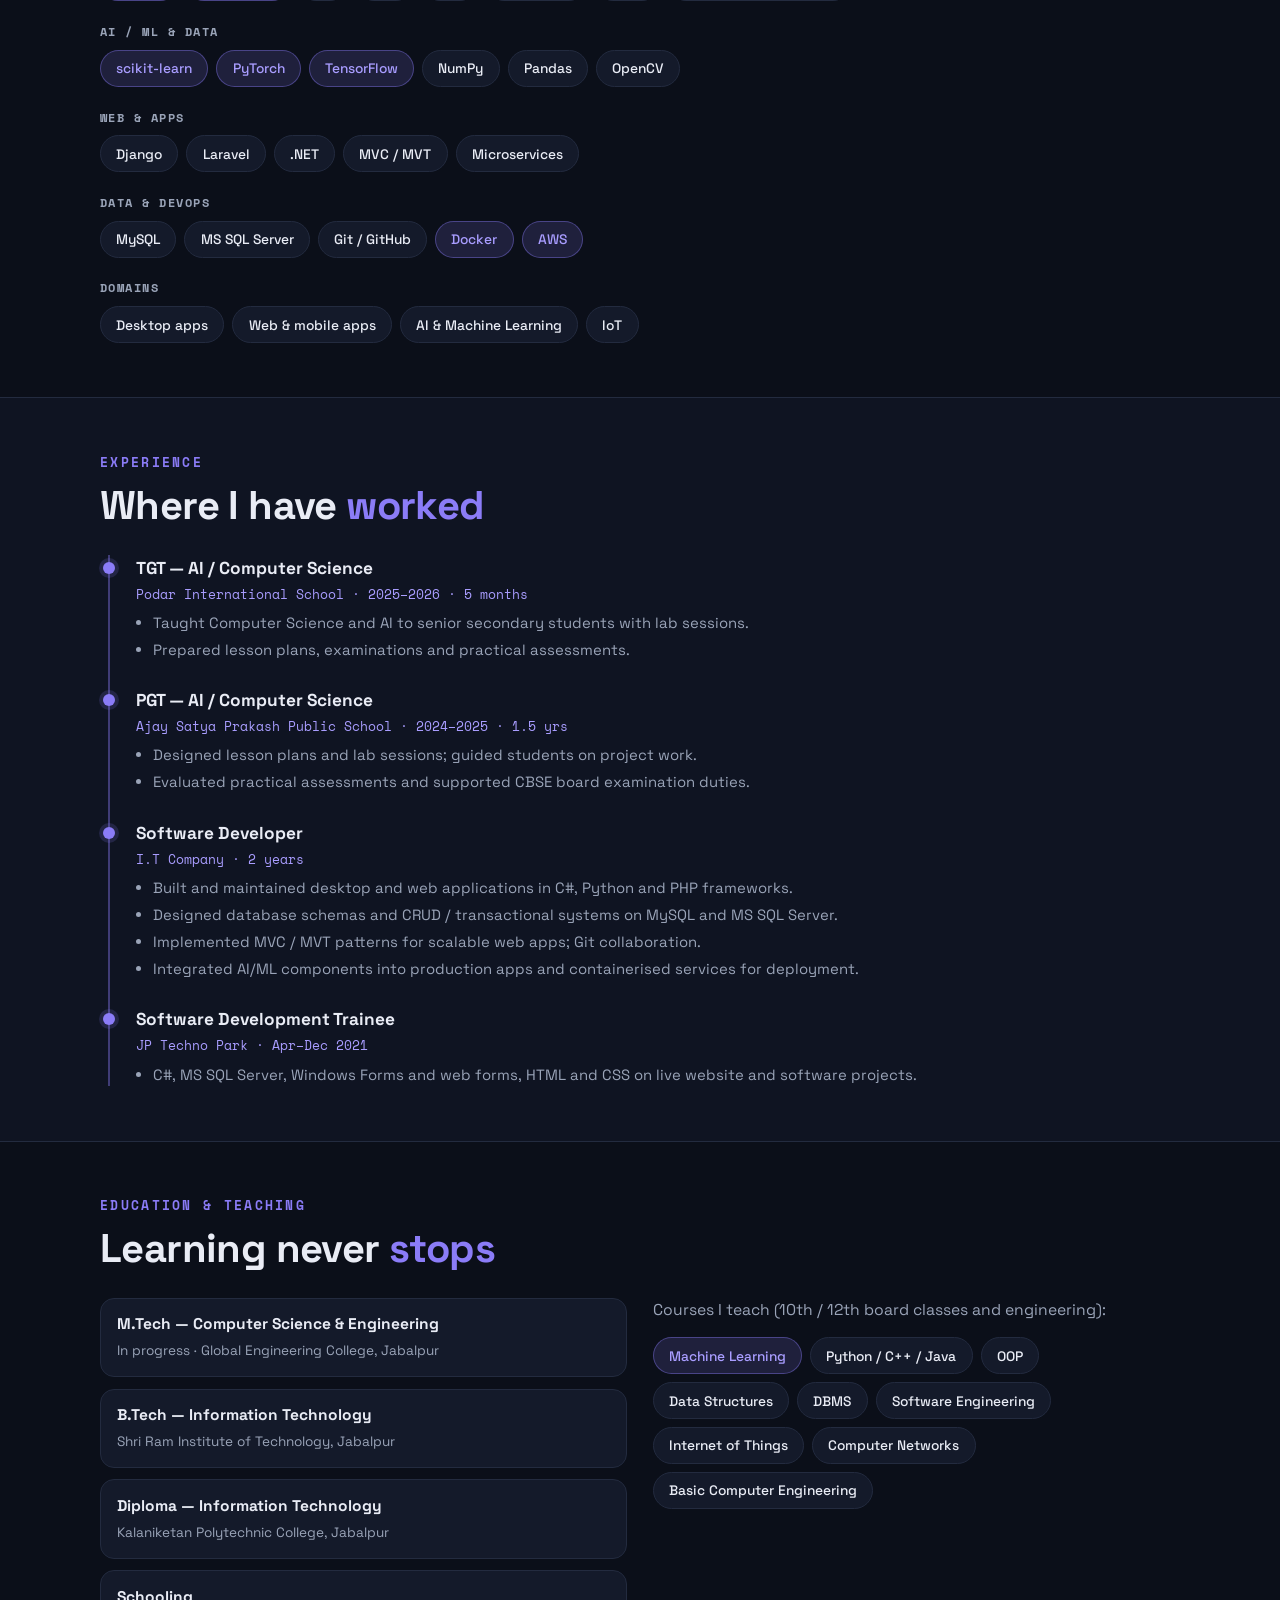
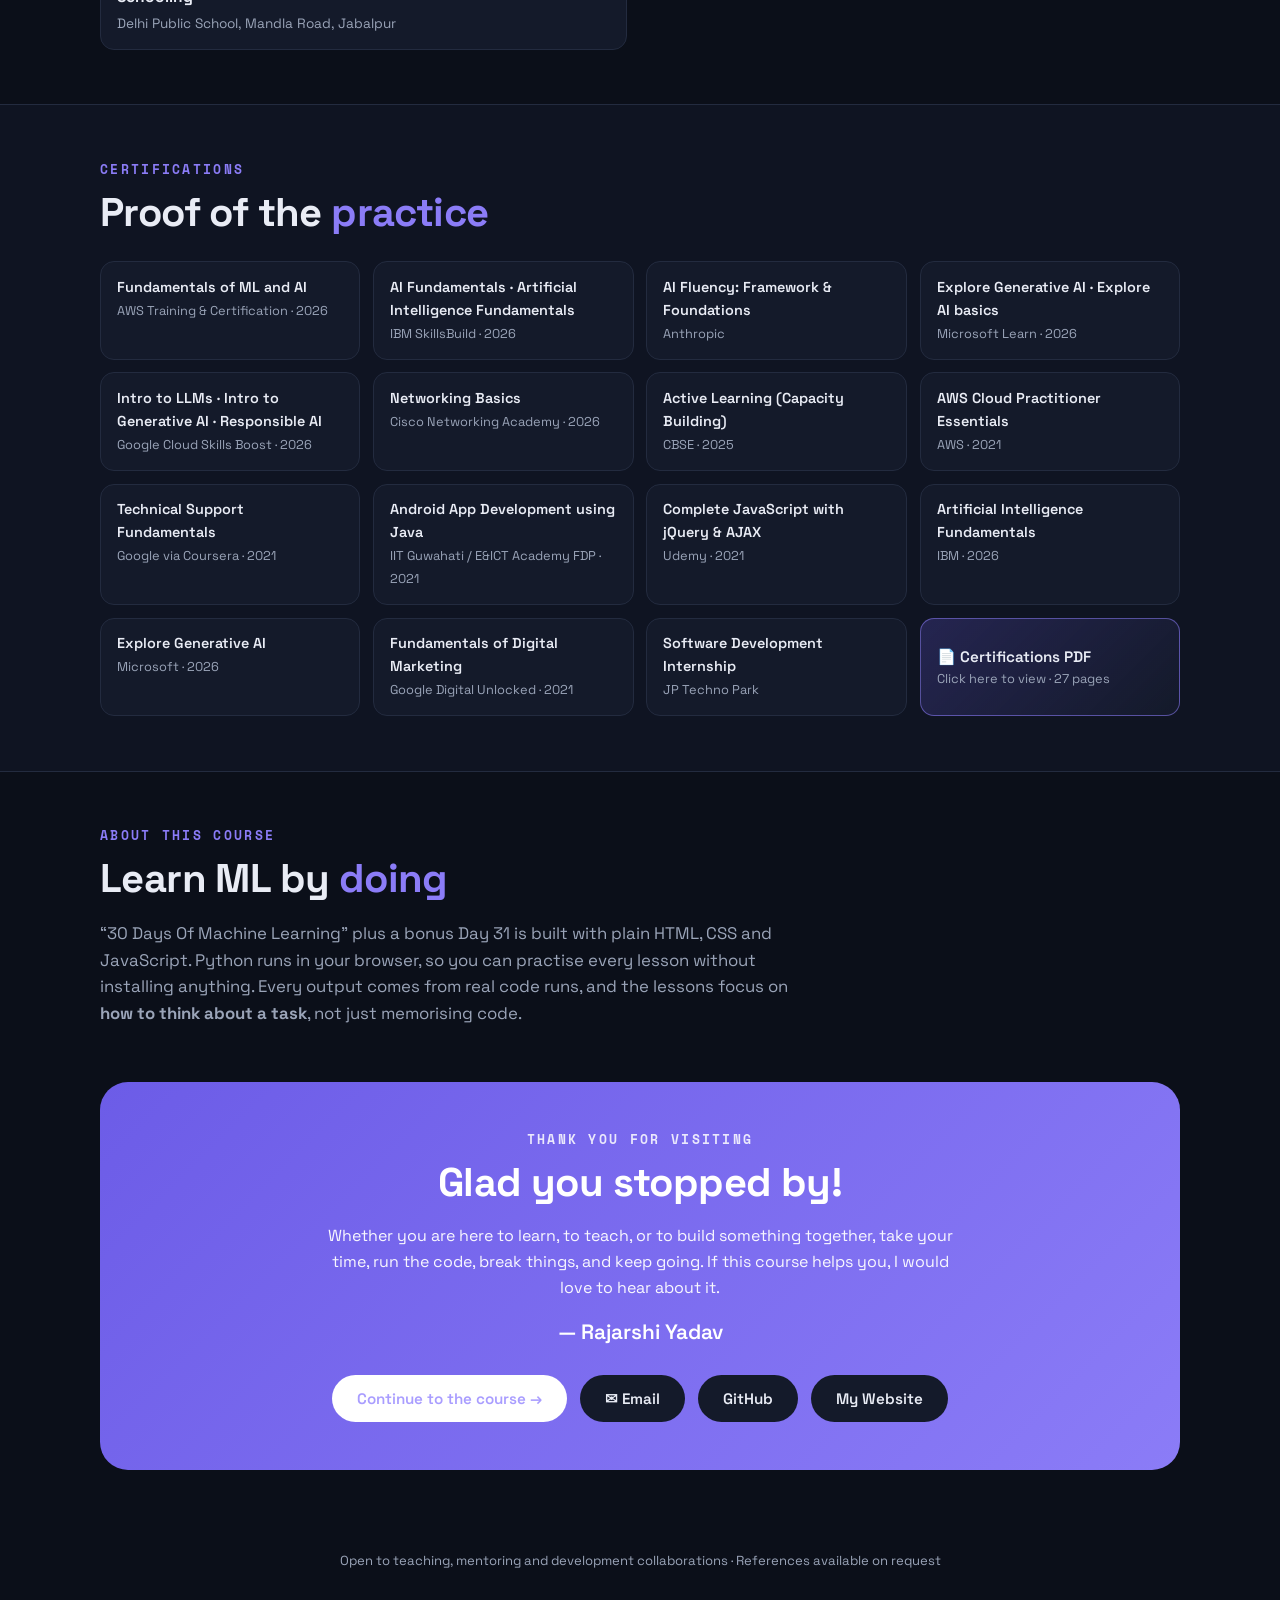
==== commit 2499f1e7: "updated" ====
--- a/profile.html
+++ b/profile.html
@@ -127,7 +127,7 @@
 <header class="hero" id="top">
   <div>
     <span class="pill"><i class="dot"></i>Welcome, learner</span>
-    <h2 data-tw>30 Days Of Machine Learning by<em> Rajarshi Yadav </em></h2>
+    <h2 data-tw>30 Days Of Machine Learning with<em> Rajarshi </em></h2>
     <div class="sub" data-tw>Teacher. Engineer. Problem Solver.</div>
     <div class="checks">
       <div><span class="tick">✓</span>8+ years: industry + classroom</div>
@@ -323,4 +323,4 @@
 })();
 </script>
 </body>
-</html>
+</html>
